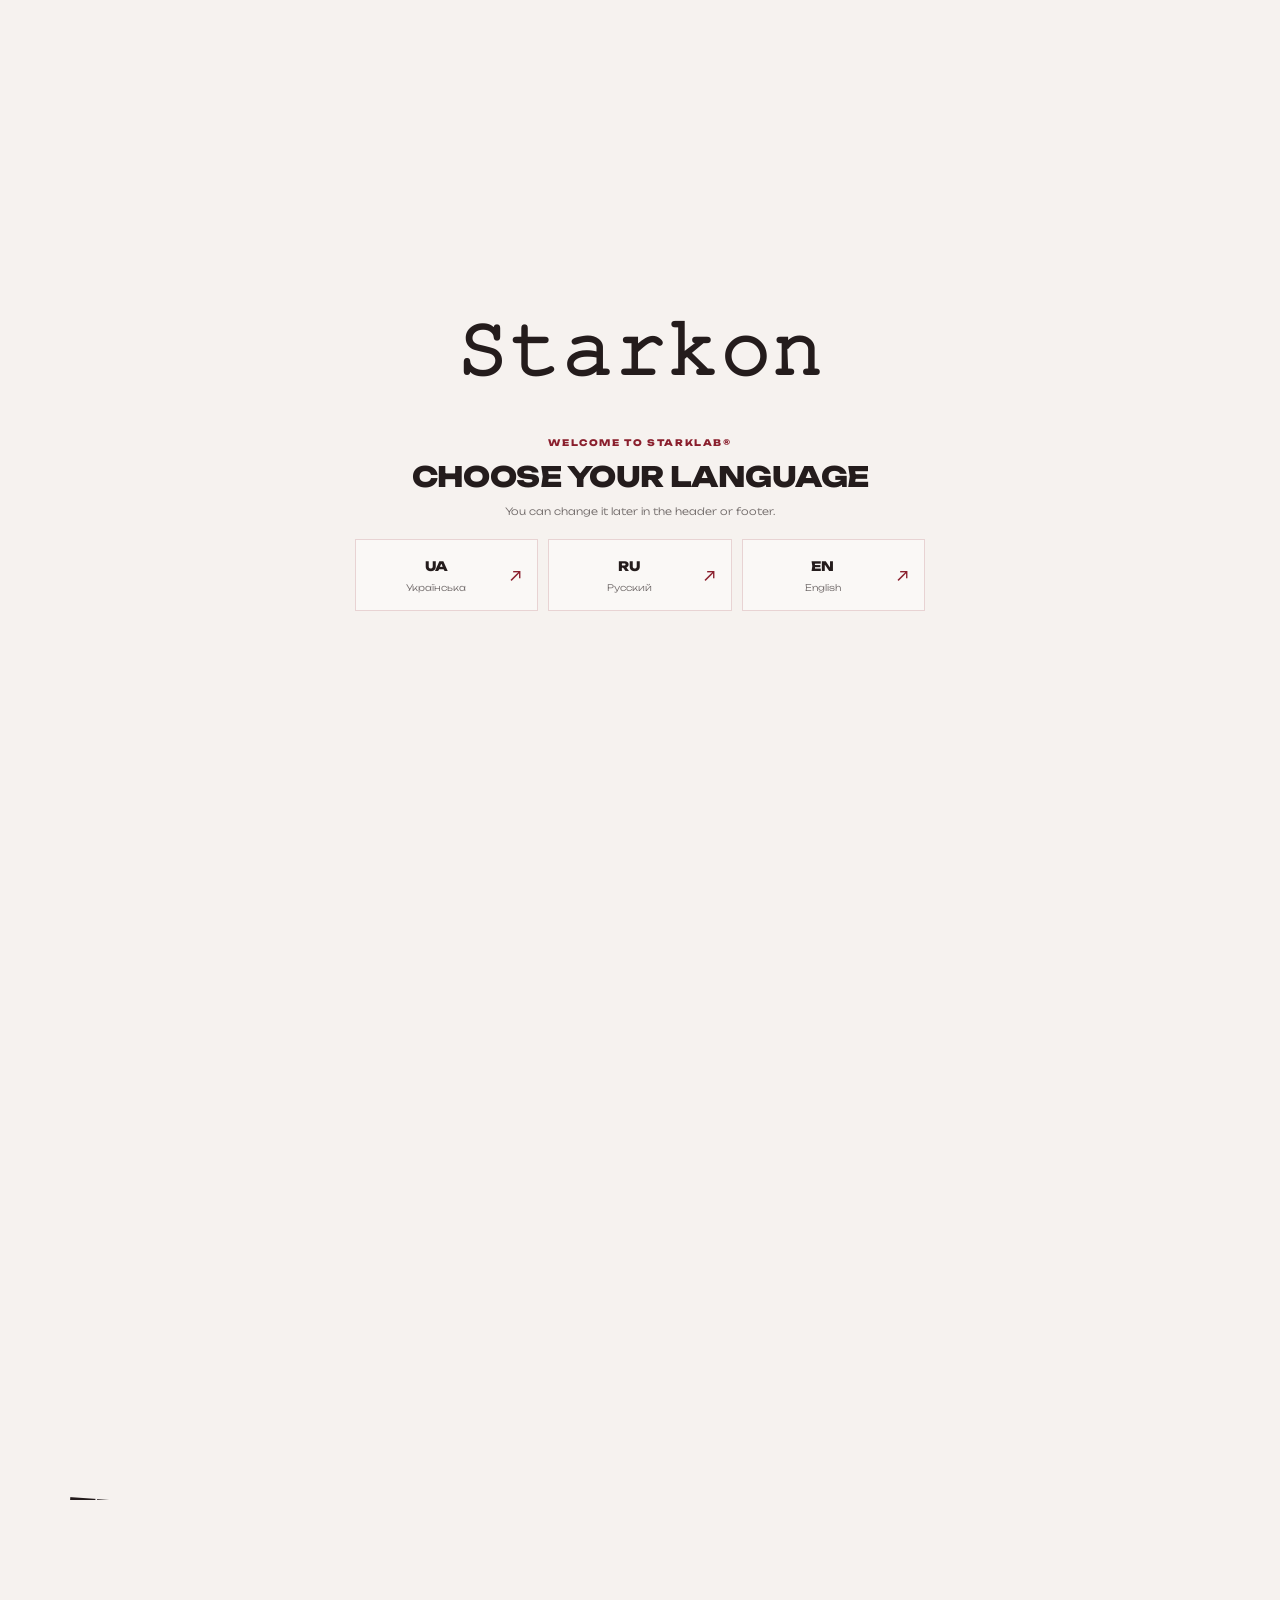
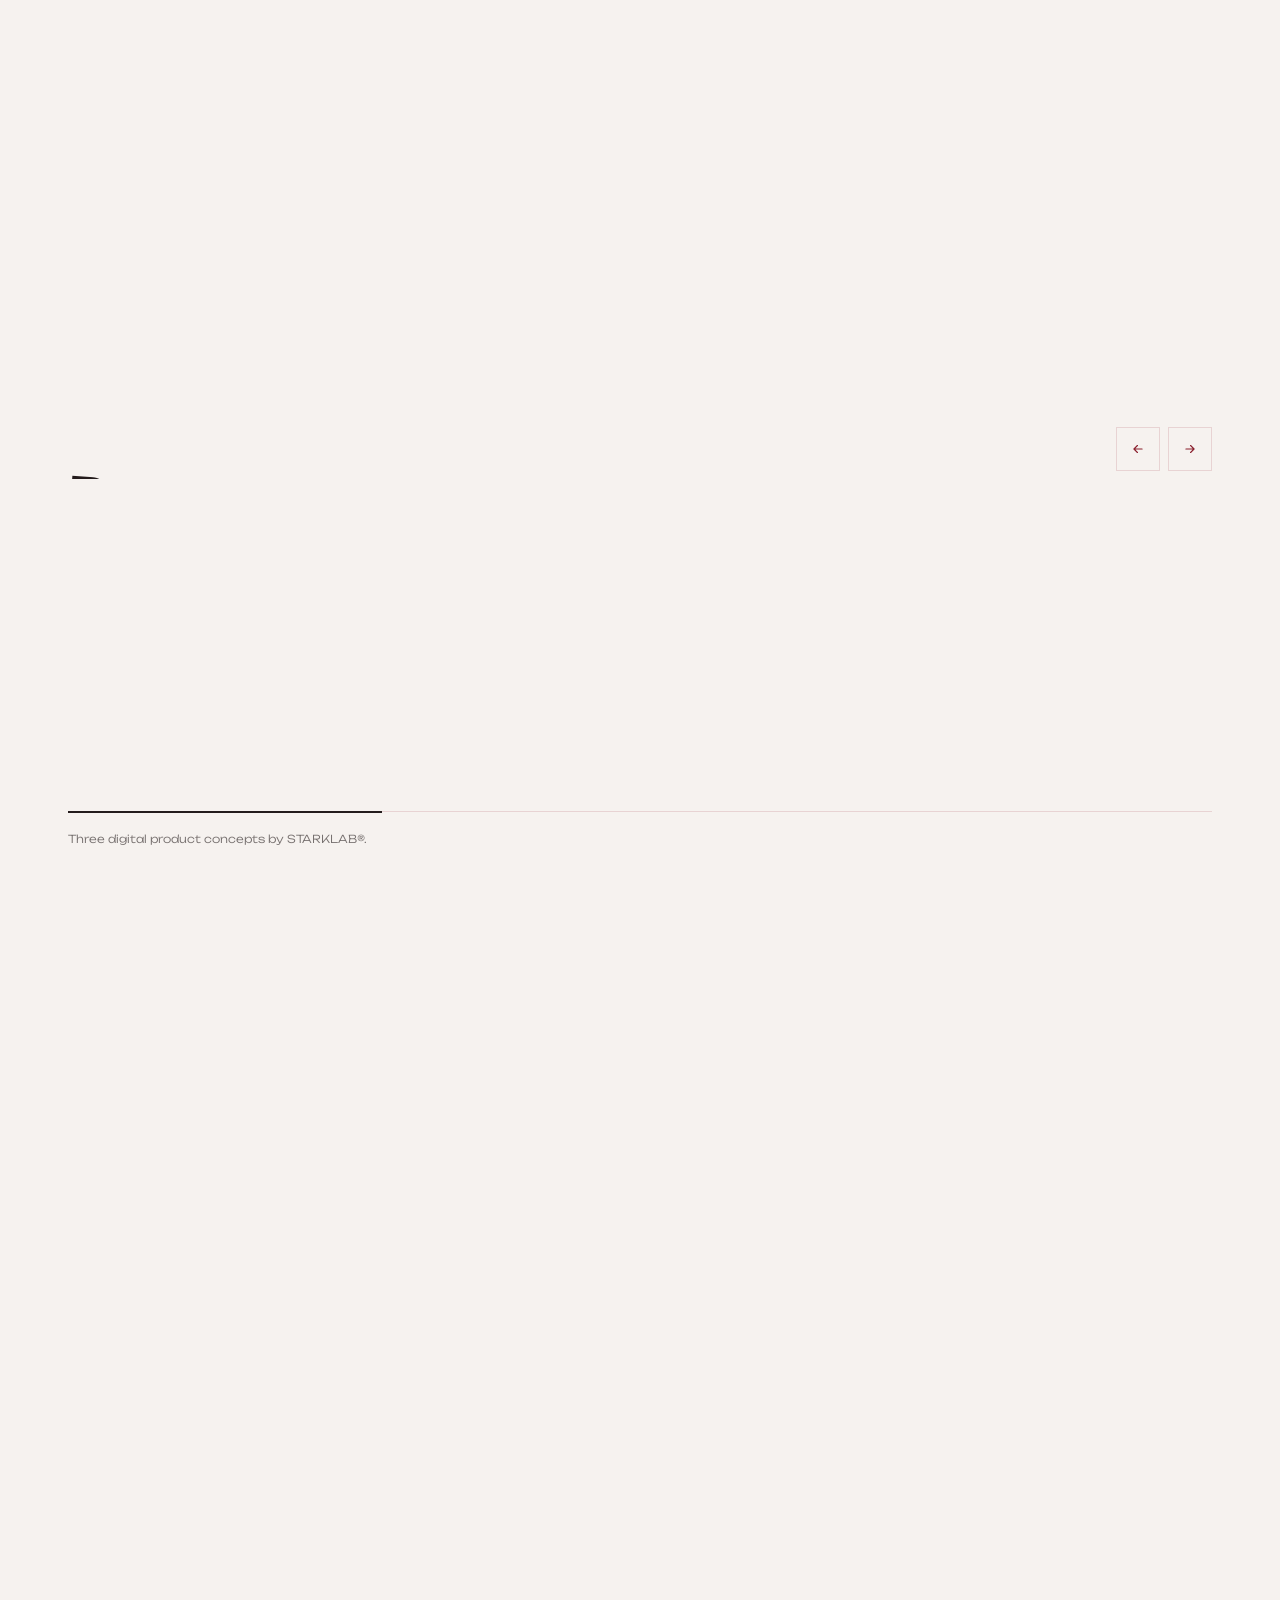
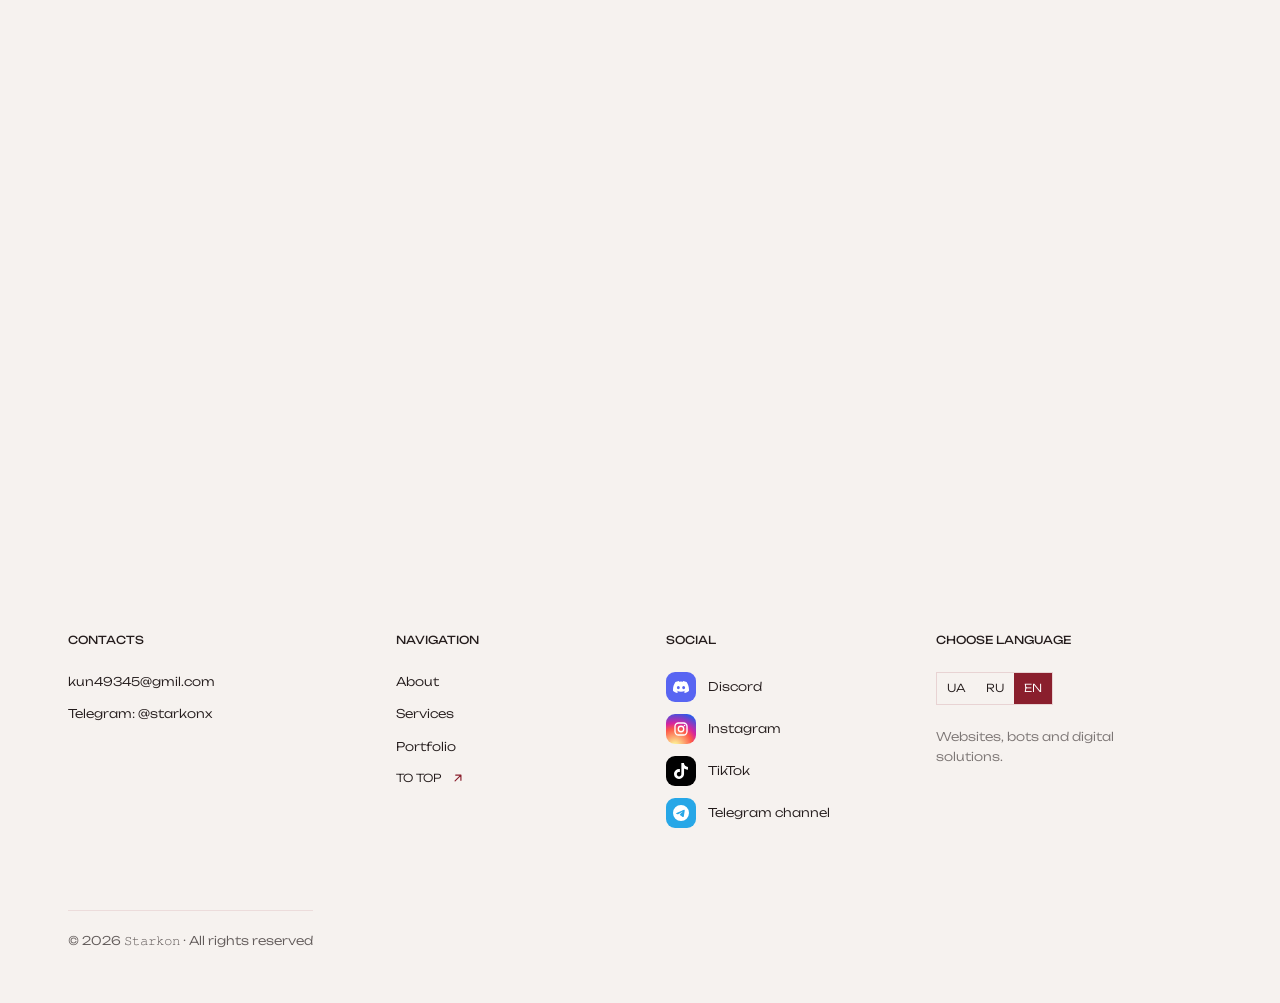
==== index.html @ 7bc7f3ef "Add files via upload" ====
<!DOCTYPE html>
<html lang="uk">
<head>
<meta charset="utf-8">
<meta name="viewport" content="width=device-width,initial-scale=1,viewport-fit=cover">
<title>Portfolio — web, Telegram bots, automation</title>
<meta name="description" content="Personal portfolio: websites, landing pages, Telegram bots, redesign and automation.">
<meta property="og:type" content="website">
<meta property="og:title" content="Portfolio — web, Telegram bots, automation">
<meta property="og:description" content="Websites, landing pages, Telegram bots, redesign and automation.">
<link rel="preconnect" href="https://fonts.googleapis.com"><link rel="preconnect" href="https://fonts.gstatic.com" crossorigin>
<link href="https://fonts.googleapis.com/css2?family=Unbounded:wght@300;400;500;800&display=swap&subset=cyrillic" rel="stylesheet">
<link rel="stylesheet" href="css/style.css?v=20261018-2">
</head>
<body id="top" class="is-loading">
<a class="skip" href="#main" data-i18n="skip">Skip</a>
<div class="loader"><span id="loaderName"></span><div class="welcome-language" id="welcomeLanguage"><p class="welcome-kicker" data-i18n="welcome.kicker"></p><p class="welcome-title" data-i18n="welcome.title"></p><p class="welcome-note" data-i18n="welcome.note"></p><div class="welcome-options" role="group" aria-label="Language selection"><button class="welcome-option" type="button" data-wl="ua" style="--i:0"><strong>UA</strong><small>Українська</small><i>↗</i></button><button class="welcome-option" type="button" data-wl="ru" style="--i:1"><strong>RU</strong><small>Русский</small><i>↗</i></button><button class="welcome-option" type="button" data-wl="en" style="--i:2"><strong>EN</strong><small>English</small><i>↗</i></button></div></div></div>
<div class="bar" aria-hidden="true"></div>
<div class="atmo" aria-hidden="true"><i class="b b1"></i><i class="b b2"></i><i class="b b3"></i><i class="b b4"></i></div>
<header class="hdr shell">
  <div class="hrow">
    <a class="brand" href="#top" aria-label="STARKLAB"><span class="bt"><b id="brandName"></b><small id="brandTag"></small></span></a>
    <div class="who"><span class="nm" id="nameText"></span>
      <div class="lang" role="group" aria-label="Language"><button data-l="ua">UA</button><button data-l="ru">RU</button><button data-l="en">EN</button></div>
    </div>
    <button class="burger" aria-expanded="false" aria-controls="nav" aria-label="Menu"><i></i><i></i></button>
  </div>
  <nav class="nav" id="nav">
    <a href="#about" data-i18n="nav.about"></a><a href="#services" data-i18n="nav.services"></a><a href="#portfolio" data-i18n="nav.portfolio"></a><a href="#contacts" data-i18n="nav.contacts"></a>
  </nav>
</header>
<main id="main" tabindex="-1">
  <section class="hero shell">
    <canvas id="dots" aria-hidden="true"></canvas>
    <h1 class="split big" data-i18n="hero.title"></h1>
    <p class="lead" data-r data-i18n="hero.sub"></p>
    <div class="cta" data-r>
      <a class="btn mag" href="#portfolio" data-i18n="hero.work"></a>
      <button class="btn btn--line mag" type="button" data-discuss data-i18n="hero.tg"></button>
    </div>
  </section>

  <section class="shell sec" id="about">
    <div class="row rule" data-r>
      <h2 class="split" data-i18n="about.title"></h2>
      <ul class="dots-list" id="aboutList"></ul>
    </div>
    <div class="row rule" data-r>
      <h2 class="split" data-i18n="about.tech"></h2>
      <ul class="chips" id="techList"></ul>
    </div>
  </section>

  <section class="shell sec" id="services">
    <div class="section-head" data-r><div><p class="eyebrow" data-i18n="services.kicker"></p><h2 class="split big2" data-i18n="services.title"></h2></div><p class="section-note" data-i18n="services.note"></p></div>
    <div id="serviceList"></div>
  </section>

  <section class="sec" id="portfolio">
    <div class="shell thead">
      <h2 class="split big2" data-i18n="portfolio.title"></h2>
      <div class="ctrl"><button data-d="-1" aria-label="←"><svg viewBox="0 0 24 24"><path d="M19 12H5M11 6l-6 6 6 6"/></svg></button><button data-d="1" aria-label="→"><svg viewBox="0 0 24 24"><path d="M5 12h14M13 6l6 6-6 6"/></svg></button></div>
    </div>
    <div class="track" id="track" tabindex="0" role="region" aria-label="Portfolio"></div>
    <div class="shell"><div class="prog"><i id="prog"></i></div><p class="note" data-i18n="portfolio.note"></p></div>
  </section>

  <section class="shell sec end" id="contacts">
    <div class="contact-card" data-r>
      <p class="eyebrow" data-i18n="contacts.kicker"></p>
      <h2 class="split giant" data-i18n="contacts.title"></h2>
      <p class="lead" data-r data-i18n="contacts.sub"></p>
      <div class="cta cta--end" data-r><button class="btn btn--big mag" type="button" data-discuss data-i18n="contacts.btn"></button></div>
      <div class="soc" id="socBig" data-r></div>
    </div>
  </section>
  <section class="shell sec payment" id="payment">
    <div class="payment-card" data-r>
      <div class="payment-copy"><p class="eyebrow" data-i18n="payment.kicker"></p><h2 class="split big2" data-i18n="payment.title"></h2><p class="payment-intro" data-i18n="payment.copy"></p></div>
      <div class="payment-points">
        <div class="payment-point"><span class="payment-mark">◎</span><div><b data-i18n="payment.globalTitle"></b><p data-i18n="payment.global"></p></div></div>
        <div class="payment-point"><span class="payment-mark">↗</span><div><b data-i18n="payment.flexTitle"></b><p data-i18n="payment.flex"></p></div></div>
        <div class="payment-point"><span class="payment-mark">✓</span><div><b data-i18n="payment.clearTitle"></b><p data-i18n="payment.clear"></p></div></div>
      </div>
    </div>
  </section>
</main>
<footer class="shell foot">
  <div class="fcols rule" data-r>
    <div><h4 data-i18n="foot.contacts"></h4><p id="fMail"></p><p id="fTg"></p></div>
    <div><h4 data-i18n="foot.nav"></h4><a href="#about" data-i18n="nav.about"></a><a href="#services" data-i18n="nav.services"></a><a href="#portfolio" data-i18n="nav.portfolio"></a><a class="up" href="#top"><span data-i18n="foot.up"></span> <svg viewBox="0 0 24 24"><path d="M7 17 17 7M8 7h9v9"/></svg></a></div>
    <div><h4 data-i18n="foot.social"></h4><div id="socials"></div></div>
    <div class="f-language"><h4 data-i18n="foot.language"></h4><div class="lang lang--foot" role="group" aria-label="Language"><button data-l="ua">UA</button><button data-l="ru">RU</button><button data-l="en">EN</button></div><p class="legal" data-i18n="foot.legal"></p></div>
  </div>
  <p class="copy">© <span id="yr"></span> <span id="copyName"></span> · <span data-i18n="foot.rights"></span></p>
</footer>
<dialog class="contact-dialog" id="contactDialog" aria-labelledby="dialogTitle">
  <div class="dialog-card">
    <button class="dialog-close" id="dialogClose" type="button" aria-label="Close">×</button>
    <p class="eyebrow" data-i18n="dialog.eyebrow"></p>
    <h2 id="dialogTitle" data-i18n="dialog.title"></h2>
    <p class="dialog-copy" data-i18n="dialog.copy"></p>
    <div class="dialog-options">
      <a class="dialog-option dialog-option--tg" id="dialogTelegram" target="_blank" rel="noopener noreferrer"><span class="dialog-icon">↗</span><span><b>Telegram</b><small data-i18n="dialog.tg"></small></span></a>
      <a class="dialog-option dialog-option--dc" id="dialogDiscord" target="_blank" rel="noopener noreferrer"><span class="dialog-icon">↗</span><span><b>Discord</b><small data-i18n="dialog.dc"></small></span></a>
    </div>
    <p class="dialog-hint" data-i18n="dialog.hint"></p>
  </div>
</dialog>
<script src="js/config.js?v=20261018-2"></script>
<script src="js/i18n.js?v=20261018-2"></script>
<script src="js/main.js?v=20261018-2"></script>
</body>
</html>
---- css/style.css ----
:root{--paper:#f6f2ef;--ink:#241c1c;--wine:#8a1f2d;--rule:#e8d3d3;--ease:cubic-bezier(.22,1,.36,1);--f:'Unbounded','Arial Black',system-ui,sans-serif;--w:1144px}
*{box-sizing:border-box;margin:0;padding:0}html{overflow-x:clip;scroll-padding-top:90px;-webkit-text-size-adjust:100%}
body{background:var(--paper);color:var(--ink);font:300 14px/1.7 var(--f);overflow-x:hidden;transition:opacity .35s}
body.is-loading{overflow:hidden}body.swap main,body.swap footer{opacity:0;transform:translateY(6px)}main,footer{transition:opacity .35s,transform .35s var(--ease)}
a{color:inherit;text-decoration:none}button{font:inherit;color:inherit;background:none;border:0;cursor:pointer}ul{list-style:none}
:focus-visible{outline:2px solid var(--wine);outline-offset:3px}
.shell{width:min(var(--w),100% - 48px);margin-inline:auto}.skip{position:fixed;left:8px;top:-60px;z-index:99;background:var(--ink);color:#fff;padding:8px 14px}.skip:focus{top:8px}
.loader{position:fixed;inset:0;z-index:90;background:var(--paper);display:grid;place-items:center;transition:transform 1s var(--ease) .2s}
.loader span{font-weight:800;font-size:clamp(28px,6vw,72px);letter-spacing:.02em;text-align:center;padding:0 20px;overflow:hidden;display:flex;flex-wrap:wrap;justify-content:center}
.loader span i{font-style:normal;display:inline-block;transform:translateY(110%);animation:up .8s var(--ease) forwards;animation-delay:calc(var(--i)*40ms)}
body:not(.is-loading) .loader{transform:translateY(-101%)}
@keyframes up{to{transform:none}}
.bar{position:fixed;top:0;left:0;height:2px;width:100%;background:var(--wine);transform-origin:left;transform:scaleX(0);z-index:60}
.atmo{position:fixed;inset:0;z-index:-1;overflow:hidden;pointer-events:none}
.b{position:absolute;border-radius:50%;filter:blur(90px);opacity:.55;will-change:transform;transform:translate(calc(var(--mx,0)*var(--k)*1px),calc(var(--my,0)*var(--k)*1px))}
.b1{--k:30;width:44vw;height:44vw;left:-12vw;top:10vh;background:#e6defa;animation:fl 18s ease-in-out infinite alternate}
.b2{--k:-24;width:36vw;height:36vw;right:-8vw;top:-6vh;background:#d9e8fb;animation:fl 22s ease-in-out infinite alternate-reverse}
.b3{--k:20;width:40vw;height:40vw;right:-14vw;bottom:-10vh;background:#f7dbe3;animation:fl 20s ease-in-out infinite alternate}
.b4{--k:-34;width:30vw;height:30vw;left:20vw;bottom:-12vh;background:#fbe3d3;animation:fl 24s ease-in-out infinite alternate-reverse}
@keyframes fl{to{margin:6vh 5vw}}
.hdr{position:fixed;left:50%;top:0;translate:-50% 0;z-index:50;padding:22px 0 0;transition:translate .6s var(--ease)}
.hdr.hide{translate:-50% -140%}.hdr::before{content:"";position:absolute;inset:0 -24px -14px;background:linear-gradient(var(--paper) 60%,transparent);z-index:-1;opacity:0;transition:opacity .4s}.hdr.solid::before{opacity:1}
.hrow{display:flex;justify-content:space-between;align-items:center;gap:20px}
.brand{font-weight:800;font-size:12px;line-height:1.3;text-transform:uppercase;letter-spacing:.02em}
.tools{display:flex;gap:14px;align-items:center}
.lang{display:flex;border:1px solid var(--rule)}.lang button{padding:6px 10px;font-size:11px;position:relative;transition:color .3s,background .3s}.lang button.on{background:var(--wine);color:#fff}.lang button:not(.on):hover{background:#efe3e3}
.nav{display:flex;gap:42px;margin-top:20px;font-size:11px;text-transform:uppercase;font-weight:400}
.nav a,.foot a:not(.up){position:relative}.nav a::after,.foot a:not(.up)::after{content:"";position:absolute;left:0;right:0;bottom:-3px;height:1px;background:var(--wine);transform:scaleX(0);transform-origin:right;transition:transform .5s var(--ease)}
.nav a:hover::after,.foot a:not(.up):hover::after{transform:scaleX(1);transform-origin:left}
.burger{display:none;width:40px;height:40px;position:relative;border:1px solid var(--rule)}.burger i{position:absolute;left:11px;right:11px;height:1.5px;background:var(--ink);transition:transform .5s var(--ease)}.burger i:first-child{top:16px}.burger i:last-child{top:23px}
.burger[aria-expanded=true] i:first-child{transform:translateY(3.5px) rotate(45deg)}.burger[aria-expanded=true] i:last-child{transform:translateY(-3.5px) rotate(-45deg)}
.hero{min-height:100svh;display:flex;flex-direction:column;align-items:center;justify-content:center;text-align:center;padding:150px 0 80px;position:relative}
#dots{position:absolute;inset:0;width:100%;height:100%;z-index:-1}
.big,.big2,.giant{font-weight:800;text-transform:uppercase;line-height:1.08;letter-spacing:-.01em}
.big{font-size:clamp(28px,5.4vw,72px);max-width:15em}.big2{font-size:clamp(26px,3.6vw,46px)}.giant{font-size:clamp(28px,5vw,64px);max-width:13em}
h2{font-weight:800;text-transform:uppercase;font-size:clamp(20px,2.6vw,32px);line-height:1.25}
.split .w{display:inline-block;overflow:hidden;vertical-align:top;padding-bottom:.12em;margin-bottom:-.12em}.split .w>span{display:inline-block;transform:translateY(112%) rotate(4deg);transition:transform 1.1s var(--ease);transition-delay:calc(var(--i)*55ms)}
.split.in .w>span{transform:none}
.lead{max-width:36em;margin-top:34px;font-size:13px}.cta{display:flex;gap:14px;margin-top:36px;flex-wrap:wrap;justify-content:center}
.btn{display:inline-flex;align-items:center;gap:10px;padding:16px 26px;border:1px solid var(--wine);background:var(--wine);color:#fff;font-size:11px;text-transform:uppercase;font-weight:400;position:relative;overflow:hidden;transition:color .5s var(--ease),transform .4s var(--ease);isolation:isolate}
.btn::before{content:"";position:absolute;inset:0;background:var(--paper);transform:translateY(101%);transition:transform .55s var(--ease);z-index:-1}
.btn:hover{color:var(--wine)}.btn:hover::before{transform:none}
.btn--line{background:transparent;color:var(--wine)}.btn--line::before{background:var(--wine)}.btn--line:hover{color:#fff}
.btn--big{padding:24px 40px;font-size:13px;margin-top:40px}
.sec{padding:110px 0 30px}.row{display:grid;grid-template-columns:1fr 1fr;gap:40px;padding:56px 0;position:relative}
.rule::before{content:"";position:absolute;left:0;right:0;top:0;height:1px;background:var(--rule);transform:scaleX(0);transform-origin:left;transition:transform 1.4s var(--ease)}.rule.in::before{transform:none}
.dots-list li{position:relative;padding-left:14px;margin-bottom:22px}.dots-list li::before{content:"";position:absolute;left:0;top:.75em;width:4px;height:4px;border-radius:50%;background:var(--wine)}
b{font-weight:500}.dots-list b{font-weight:800}
.chips{display:flex;flex-wrap:wrap;gap:10px}.chips li{border:1px solid var(--rule);padding:8px 14px;font-size:11px;transition:background .4s,color .4s,transform .4s var(--ease)}.chips li:hover{background:var(--wine);color:#fff;transform:translateY(-3px)}
.svc{display:grid;grid-template-columns:1fr 1fr;gap:40px;padding:48px 0;position:relative;transition:padding .6s var(--ease)}
.svc::after{content:"";position:absolute;inset:0 -24px;background:linear-gradient(90deg,transparent,#f3e4e8,transparent);opacity:0;transition:opacity .5s;z-index:-1}
.svc:hover::after{opacity:.8}.svc h3{font-weight:800;font-size:clamp(17px,2vw,24px);text-transform:uppercase;line-height:1.25;transition:transform .6s var(--ease)}.svc:hover h3{transform:translateX(10px)}
.price{display:block;margin-top:18px;font-size:12px}.price b{font-size:clamp(26px,3vw,38px);font-weight:800;color:var(--wine);margin-left:6px}
.link{display:inline-flex;gap:10px;align-items:center;margin-top:24px;font-size:11px;border-bottom:1px solid var(--ink);padding-bottom:10px;transition:gap .4s var(--ease),color .3s,border-color .3s}.link:hover{gap:20px;color:var(--wine);border-color:var(--wine)}
svg{width:14px;height:14px;fill:none;stroke:var(--wine);stroke-width:2;stroke-linecap:round;stroke-linejoin:round;flex:none}.link:hover svg{transform:rotate(45deg)}svg{transition:transform .5s var(--ease)}
.thead{display:flex;justify-content:space-between;align-items:center;margin-bottom:50px}.ctrl{display:flex;gap:8px}
.ctrl button{width:44px;height:44px;border:1px solid var(--rule);display:grid;place-items:center;transition:background .4s,transform .4s var(--ease)}.ctrl button:hover{background:var(--wine);transform:translateY(-3px)}.ctrl button:hover svg{stroke:#fff}
.track{display:flex;gap:56px;overflow-x:auto;scroll-snap-type:x mandatory;scrollbar-width:none;padding:0 max(24px,calc((100% - var(--w))/2));scroll-padding-left:max(24px,calc((100% - var(--w))/2));cursor:grab}.track::-webkit-scrollbar{display:none}
.card{flex:0 0 min(560px,86vw);scroll-snap-align:start;opacity:0;transform:translateX(60px);transition:opacity 1s var(--ease),transform 1.2s var(--ease)}.card.in{opacity:1;transform:none}
.card small{font-size:11px;display:block;margin-bottom:14px}.cl{display:flex;gap:24px}.pv{flex:0 0 250px;aspect-ratio:1.16;height:auto;overflow:hidden;position:relative;display:grid;place-items:center;background:#f5eeea}
.pv i,.pv img{position:absolute;inset:0;width:100%;height:100%;object-fit:contain;transition:transform 1.2s var(--ease)}.card:hover .pv i,.card:hover .pv img{transform:scale(1.03)}
.card h3{font-weight:800;font-size:16px;margin-bottom:12px}.card p{font-size:12px;line-height:1.7}.tags{font-size:11px;margin-top:14px;color:var(--wine)}.demo{font-size:10px;margin-top:10px;opacity:.6}
.prog{height:1px;background:var(--rule);margin-top:40px}.prog i{display:block;height:2px;margin-top:-.5px;background:var(--ink);width:20%;transition:width .3s}.note{font-size:11px;margin-top:18px;opacity:.6}
.end{padding-bottom:120px}.foot{padding:20px 0 40px}.fcols{display:grid;grid-template-columns:1.4fr 1fr 1fr;gap:40px;padding:50px 0}
.foot h4{font-weight:400;font-size:11px;margin-bottom:22px}.foot p,.foot a{display:block;font-size:12px;margin-bottom:12px;width:fit-content}.foot .up{display:flex;gap:10px;align-items:center;font-size:11px}.copy{font-size:11px;margin-top:20px}
[data-r]{opacity:0;transform:translateY(28px);transition:opacity 1s var(--ease),transform 1.1s var(--ease);transition-delay:var(--d,0s)}[data-r].in{opacity:1;transform:none}.row[data-r],.fcols[data-r]{opacity:1;transform:none}
.row .dots-list li,.row .chips li{opacity:0;transform:translateY(20px);transition:opacity .9s var(--ease),transform .9s var(--ease),background .4s,color .4s;transition-delay:calc(var(--i)*90ms + .25s)}.row.in .dots-list li,.row.in .chips li{opacity:1;transform:none}
@media(max-width:860px){.nav{position:fixed;inset:0;background:var(--paper);flex-direction:column;justify-content:center;align-items:flex-start;padding:0 32px;gap:28px;margin:0;font-size:22px;font-weight:800;clip-path:circle(0 at calc(100% - 40px) 40px);transition:clip-path .8s var(--ease);z-index:-1}
.nav.open{clip-path:circle(150% at calc(100% - 40px) 40px)}.burger{display:block}.row,.svc,.fcols{grid-template-columns:1fr;gap:20px}.sec{padding-top:80px}.cl{flex-direction:column}.pv{flex-basis:auto;width:100%;height:auto;aspect-ratio:1.16}.hero{padding-top:120px}.shell{width:calc(100% - 40px)}}
.hrow{justify-content:flex-start;gap:22px}.burger{margin-left:auto}
.brand{display:flex;align-items:center;gap:12px;text-transform:none}.logo{width:44px;height:44px;object-fit:contain;transition:transform 1.2s var(--ease)}.brand:hover .logo{transform:rotate(360deg) scale(1.08)}
.bt{display:flex;flex-direction:column;line-height:1.25}.bt b{font-weight:800;font-size:15px;letter-spacing:.01em}.bt small{font-size:8px;font-weight:300;letter-spacing:.07em;opacity:.7;margin-top:3px}
.who{display:flex;align-items:center;gap:14px;padding-left:22px;border-left:1px solid var(--rule)}
.nm,#loaderName{font-family:'Cambria Math','Segoe UI Symbol','Noto Sans Math','DejaVu Sans Mono',monospace}
.nm{display:inline-flex;align-items:center;font-size:17px;line-height:1;letter-spacing:.06em;white-space:nowrap}
.nm .ch{display:inline-block;opacity:0;transform:translateY(.7em) scale(.7);filter:blur(7px)}.nm.go .ch{animation:chIn .8s var(--ease) forwards;animation-delay:calc(var(--i)*120ms)}
.nm::after{content:"";width:2px;height:1.1em;margin-left:4px;background:var(--wine);opacity:0}.nm.go::after{animation:caret .7s steps(1) 5 forwards}
@keyframes chIn{to{opacity:1;transform:none;filter:none}}@keyframes caret{0%{opacity:1}50%{opacity:0}100%{opacity:0}}
.loader{flex-direction:column;gap:22px;display:flex;align-items:center;justify-content:center}.loader img{width:96px;height:96px;opacity:0;transform:scale(.6) rotate(-20deg);animation:logoIn 1.1s var(--ease) .1s forwards}@keyframes logoIn{to{opacity:1;transform:none}}
svg.ic{fill:currentColor;stroke:none;width:18px;height:18px}svg.ic.ig{fill:none;stroke:currentColor;stroke-width:2}.link:hover svg.ic{transform:none}
.cta--end{margin-top:40px;justify-content:flex-start}.cta--end .btn--big{margin-top:0}.cta--end[hidden],.btn[hidden]{display:none}
.btn--dc{background:#5865f2;border-color:#5865f2}.btn--dc:hover{color:#5865f2}
.soc{display:flex;gap:14px;margin-top:36px;flex-wrap:wrap;justify-content:flex-start}
.tile{width:50px;height:50px;border-radius:15px;display:grid;place-items:center;color:#fff;transition:transform .5s var(--ease),box-shadow .5s}.tile svg.ic{width:24px;height:24px}
.tile:hover{transform:translateY(-6px) rotate(-5deg);box-shadow:0 14px 26px -12px rgba(36,28,28,.5)}
[data-s=discord]{background:#5865f2}[data-s=instagram]{background:radial-gradient(circle at 30% 107%,#fdf497 0,#fdf497 5%,#fd5949 45%,#d6249f 60%,#285aeb 90%)}[data-s=tiktok]{background:#010101}[data-s=telegram]{background:#27a7e7}
.foot .fs{display:flex;align-items:center;gap:12px}.foot .fs::after{display:none}.tile--s{width:30px;height:30px;border-radius:9px}.tile--s svg.ic{width:16px;height:16px}.foot .fs:hover .tile{transform:translateY(-3px) rotate(-5deg)}
@media(max-width:860px){.hdr::before{inset:0 -20px -14px}}
@media(max-width:700px){.hrow{flex-wrap:wrap;row-gap:12px;gap:12px}.who{order:3;width:100%;border-left:0;padding-left:0;justify-content:flex-start}.nm{font-size:16px}}
@media(prefers-reduced-motion:reduce){.nm .ch{opacity:1!important;transform:none!important;filter:none!important}.loader img{opacity:1;transform:none}*,*::before,*::after{animation:none!important;transition-duration:.01ms!important;transition-delay:0s!important}.loader{display:none}[data-r],.card,.split .w>span,.row .dots-list li,.row .chips li{opacity:1!important;transform:none!important}.rule::before{transform:none}}

/* refined layout */
.eyebrow{color:var(--wine);font-size:10px;letter-spacing:.16em;text-transform:uppercase;font-weight:800;margin-bottom:16px}
.section-head{display:flex;align-items:flex-end;justify-content:space-between;gap:56px;padding-bottom:34px;border-bottom:1px solid var(--rule)}
.section-head .big2{max-width:13em}
.section-note{max-width:31em;font-size:12px;line-height:1.8;opacity:.7;padding-bottom:3px}
#serviceList{display:grid;grid-template-columns:repeat(3,minmax(0,1fr));gap:18px;margin-top:20px}
.svc{display:flex;flex-direction:column;min-height:330px;padding:22px 22px 20px;border:1px solid var(--rule);background:rgba(255,255,255,.24);gap:22px;transition:background .5s var(--ease),border-color .5s,transform .5s var(--ease),box-shadow .5s}
.svc.rule::before{display:none}
.svc::after{inset:0;background:linear-gradient(135deg,rgba(255,255,255,.6),rgba(243,228,232,.85));opacity:0;transition:opacity .5s;pointer-events:none}
.svc:hover{background:rgba(255,255,255,.72);border-color:#d9b9be;transform:translateY(-6px);box-shadow:0 18px 35px -28px rgba(36,28,28,.7)}
.svc:hover::after{opacity:1}
.svc-top,.svc-bottom{display:flex;justify-content:space-between;align-items:center;position:relative;z-index:1}
.svc-no{font-size:11px;color:var(--wine);font-weight:800;letter-spacing:.12em}
.svc-arrow{font-size:22px;color:var(--wine);line-height:1;transition:transform .5s var(--ease)}
.svc:hover .svc-arrow{transform:translate(4px,-4px)}
.svc-body{position:relative;z-index:1;margin-top:auto}
.svc h3{font-size:clamp(15px,1.45vw,20px);line-height:1.25;margin-bottom:14px;transition:transform .5s var(--ease)}
.svc:hover h3{transform:none}
.svc-body p{font-size:11px;line-height:1.8;max-width:30em;opacity:.72}
.svc-bottom{border-top:1px solid rgba(138,31,45,.18);padding-top:17px;margin-top:4px}
.svc .price{margin-top:0;font-size:10px;text-transform:uppercase;letter-spacing:.08em;white-space:nowrap}
.svc .price b{font-size:23px;margin-left:5px}
.svc .link{margin-top:0;padding:8px 0 7px;border-bottom:1px solid var(--ink);font-size:10px;background:none;white-space:nowrap}
.svc .link:hover{border-color:var(--wine)}
.svc .link svg{width:13px;height:13px}
.fcols{grid-template-columns:1.25fr 1fr 1fr 1.2fr}
.f-language .lang--foot{width:max-content;margin-bottom:22px}
.legal{opacity:.58;max-width:20em;line-height:1.7}
.copy{border-top:1px solid var(--rule);padding-top:20px;opacity:.7}
.contact-dialog{border:0;padding:0;background:transparent;width:min(560px,calc(100% - 32px));max-width:none;color:var(--ink)}
.contact-dialog::backdrop{background:rgba(36,28,28,.35);backdrop-filter:blur(8px)}
.dialog-card{position:relative;padding:42px;background:var(--paper);border:1px solid #d9b9be;box-shadow:0 30px 80px -30px rgba(36,28,28,.55)}
.dialog-card h2{font-size:clamp(25px,4vw,42px);max-width:10em}
.dialog-copy{font-size:12px;line-height:1.8;margin-top:18px;max-width:38em;opacity:.72}
.dialog-close{position:absolute;top:17px;right:19px;font-size:28px;line-height:1;font-weight:300;transition:transform .35s var(--ease),color .3s}.dialog-close:hover{transform:rotate(90deg);color:var(--wine)}
.dialog-options{display:grid;grid-template-columns:1fr 1fr;gap:12px;margin-top:30px}
.dialog-option{display:flex;align-items:center;gap:13px;padding:16px;border:1px solid var(--rule);background:#fff;transition:transform .4s var(--ease),box-shadow .4s,border-color .3s}.dialog-option:hover{transform:translateY(-4px);border-color:var(--wine);box-shadow:0 14px 25px -20px rgba(36,28,28,.7)}
.dialog-option--tg{color:#178dc5}.dialog-option--dc{color:#5865f2}.dialog-icon{width:34px;height:34px;border-radius:10px;display:grid;place-items:center;background:currentColor;color:#fff;font-size:18px}.dialog-option span:last-child{display:flex;flex-direction:column;gap:4px}.dialog-option b{font-size:12px;color:var(--ink)}.dialog-option small{font-size:9px;color:var(--ink);opacity:.6;line-height:1.4}.dialog-hint{font-size:10px;line-height:1.6;opacity:.55;margin-top:20px}
.dialog-option[hidden]{display:none}
body.dialog-open{overflow:hidden}
@media(max-width:980px){#serviceList{grid-template-columns:repeat(2,minmax(0,1fr))}.fcols{grid-template-columns:repeat(2,1fr)}}
@media(max-width:700px){.section-head{display:block}.section-note{margin-top:22px}.section-head .big2{max-width:none}#serviceList{grid-template-columns:1fr;gap:14px}.svc{min-height:285px}.dialog-card{padding:34px 24px 26px}.dialog-options{grid-template-columns:1fr}.fcols{grid-template-columns:1fr;gap:28px}.f-language{padding-top:8px}}

/* centered contact and payment blocks */
.contact-card{position:relative;overflow:hidden;max-width:920px;margin:0 auto;padding:72px 72px 62px;text-align:center;border:1px solid #d9b9be;background:linear-gradient(135deg,rgba(255,255,255,.72),rgba(244,233,244,.82));box-shadow:0 28px 60px -48px rgba(36,28,28,.7)}
.contact-card::before{content:"";position:absolute;width:340px;height:340px;right:-160px;top:-170px;border-radius:50%;background:rgba(214,191,237,.35);filter:blur(10px);pointer-events:none}
.contact-card::after{content:"";position:absolute;width:240px;height:240px;left:-130px;bottom:-130px;border-radius:50%;background:rgba(239,191,202,.3);filter:blur(10px);pointer-events:none}
.contact-card>*{position:relative;z-index:1}.contact-card .eyebrow{margin-bottom:20px}.contact-card .giant{max-width:12em;margin-inline:auto}.contact-card .lead{margin:26px auto 0;max-width:43em}.contact-card .cta--end{justify-content:center;margin-top:30px}.contact-card .soc{justify-content:center;margin-top:28px}
.payment{padding-top:10px;padding-bottom:110px}.payment-card{display:grid;grid-template-columns:1.05fr 1fr;gap:70px;align-items:center;padding:50px 54px;border:1px solid var(--rule);background:rgba(255,255,255,.3)}.payment-copy .big2{max-width:10em}.payment-intro{max-width:34em;margin-top:22px;font-size:12px;line-height:1.8;opacity:.7}.payment-points{display:grid;gap:20px}.payment-point{display:grid;grid-template-columns:42px 1fr;gap:15px;align-items:start;padding-bottom:20px;border-bottom:1px solid var(--rule)}.payment-point:last-child{padding-bottom:0;border-bottom:0}.payment-mark{display:grid;place-items:center;width:36px;height:36px;border-radius:50%;background:var(--wine);color:#fff;font-size:18px}.payment-point b{display:block;font-size:12px;margin:1px 0 5px}.payment-point p{font-size:10px;line-height:1.7;opacity:.65}
#serviceList .svc:last-child:nth-child(3n+1){grid-column:2}
@media(max-width:980px){#serviceList .svc:last-child:nth-child(odd){grid-column:1 / -1;max-width:calc((100% - 18px)/2);width:100%;margin-inline:auto}.payment-card{grid-template-columns:1fr;gap:36px}}
@media(max-width:700px){.contact-card{padding:48px 22px 42px}.contact-card .giant{font-size:clamp(25px,8vw,44px)}.payment{padding-top:0;padding-bottom:80px}.payment-card{padding:36px 24px;gap:30px}.payment-copy .big2{max-width:none}.payment-intro{font-size:11px}#serviceList .svc:last-child:nth-child(odd){max-width:none}}

/* first-visit language welcome */
.welcome-language{width:min(570px,calc(100vw - 42px));margin-top:2px;text-align:center;opacity:0;transform:translateY(16px);animation:welcomeIn .9s var(--ease) 1.05s forwards;transition:opacity .45s var(--ease),transform .45s var(--ease)}
.welcome-language.chosen{opacity:0;transform:translateY(10px)}
.welcome-kicker{color:var(--wine);font-size:9px;letter-spacing:.18em;font-weight:800;text-transform:uppercase;margin-bottom:10px}
.welcome-title{font-size:clamp(18px,3.2vw,28px);font-weight:800;line-height:1.15;text-transform:uppercase;letter-spacing:-.02em}
.welcome-note{font-size:10px;line-height:1.6;opacity:.62;margin:10px auto 20px;max-width:38em}
.welcome-options{display:grid;grid-template-columns:repeat(3,1fr);gap:10px;text-align:left}
.welcome-option{position:relative;display:grid;grid-template-columns:1fr auto;gap:3px 10px;padding:15px 16px;border:1px solid var(--rule);background:rgba(255,255,255,.44);opacity:0;transform:translateY(14px);animation:welcomeOptionIn .75s var(--ease) forwards;animation-delay:calc(1.25s + var(--i)*100ms);transition:background .35s,border-color .35s,color .35s,transform .35s var(--ease),box-shadow .35s}
.welcome-option strong{font-size:13px;font-weight:800;grid-column:1;grid-row:1}.welcome-option small{font-size:9px;opacity:.62;grid-column:1;grid-row:2}.welcome-option i{grid-column:2;grid-row:1 / span 2;align-self:center;font-size:18px;font-style:normal;color:var(--wine);transition:transform .35s var(--ease)}
.welcome-option:hover,.welcome-option.selected{background:var(--wine);border-color:var(--wine);color:#fff;transform:translateY(-4px);box-shadow:0 14px 28px -20px rgba(36,28,28,.65)}.welcome-option:hover i,.welcome-option.selected i{color:#fff;transform:translate(3px,-3px)}.welcome-option.selected{box-shadow:0 0 0 3px rgba(138,31,45,.16)}
@keyframes welcomeIn{to{opacity:1;transform:none}}@keyframes welcomeOptionIn{to{opacity:1;transform:none}}
.welcome-language[hidden]{display:none}
@media(max-width:540px){.welcome-options{grid-template-columns:1fr;gap:8px}.welcome-option{padding:13px 15px}.welcome-note{margin-bottom:16px}}
@media(prefers-reduced-motion:reduce){.loader{display:flex}.welcome-language,.welcome-option{animation:none;opacity:1;transform:none}}

/* balanced header and centered contact dialog */
@media(min-width:861px){.hrow{display:grid;grid-template-columns:1fr auto auto;align-items:center;gap:24px}.brand{justify-self:start}.who{justify-self:end}.burger{justify-self:end;margin-left:0}.nav{justify-content:center}}
.contact-dialog{position:fixed;inset:0;margin:auto;height:max-content;max-height:calc(100vh - 32px);overflow:auto}
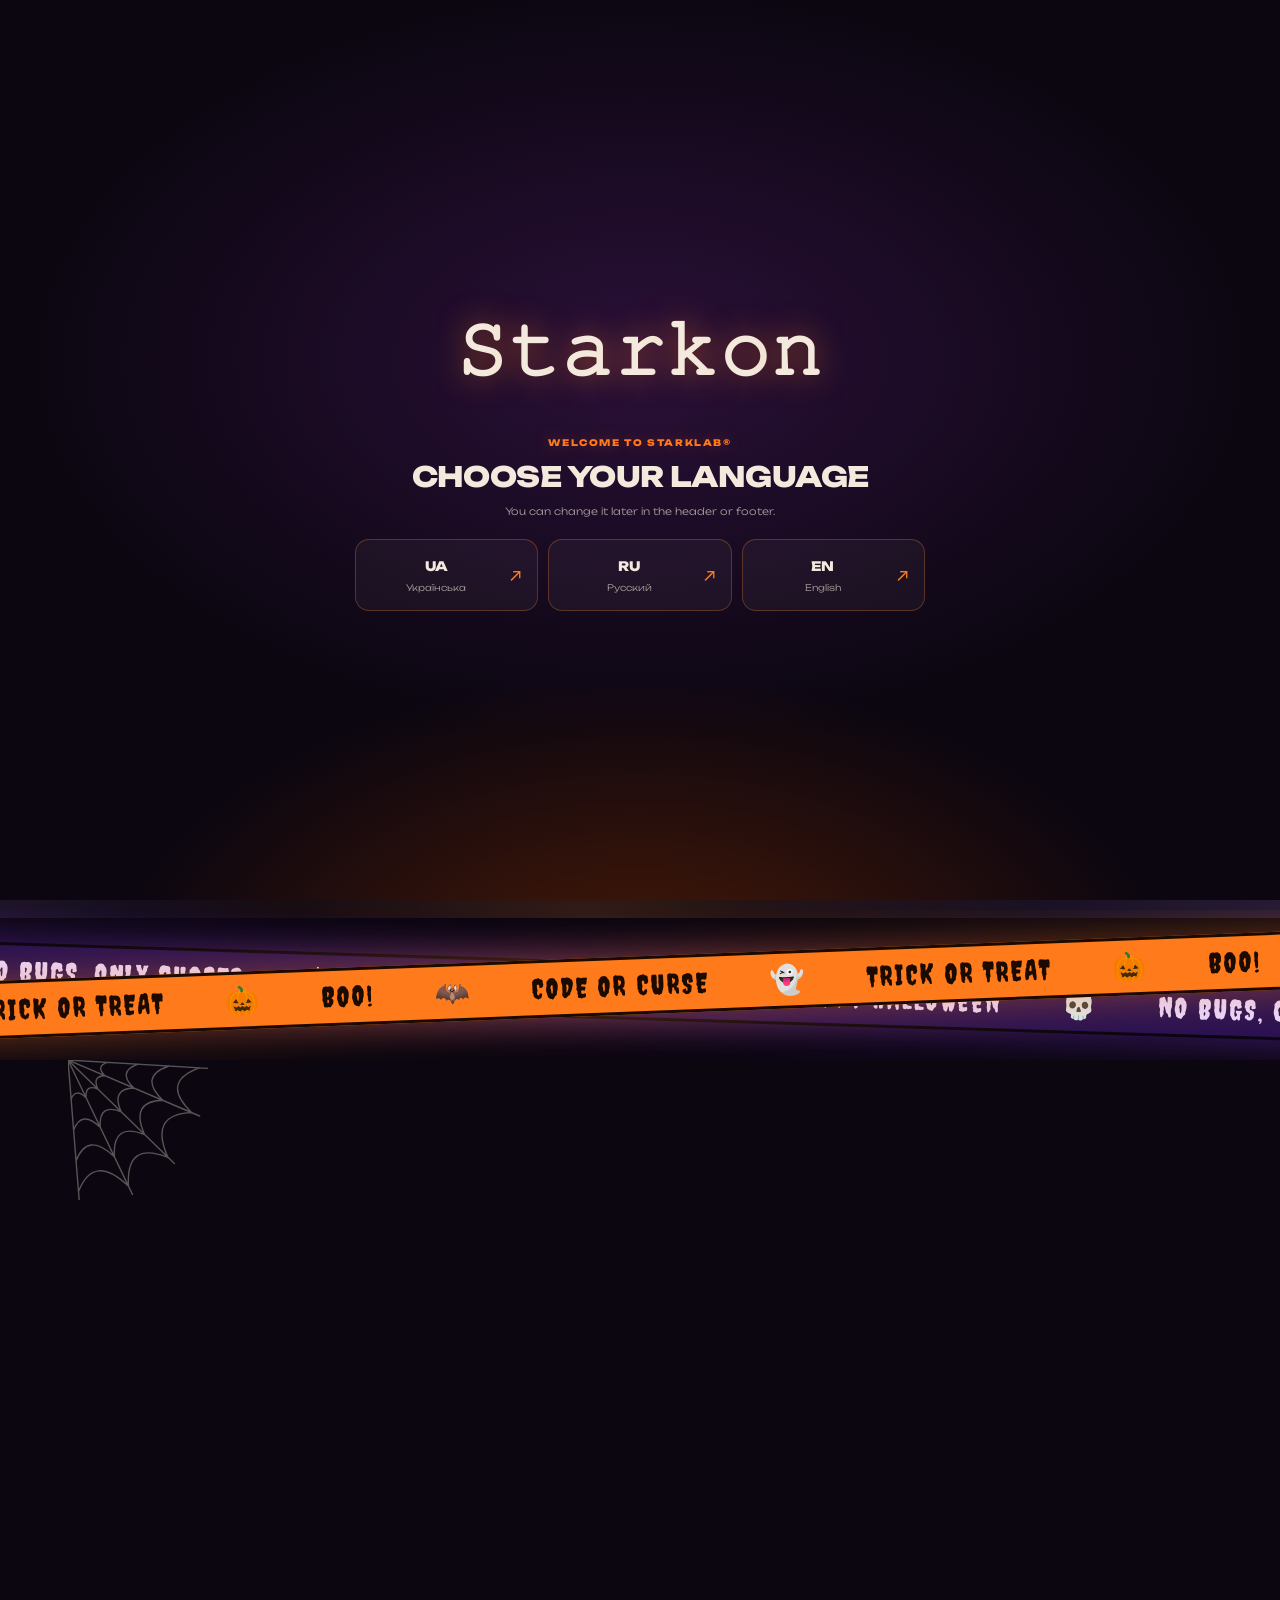
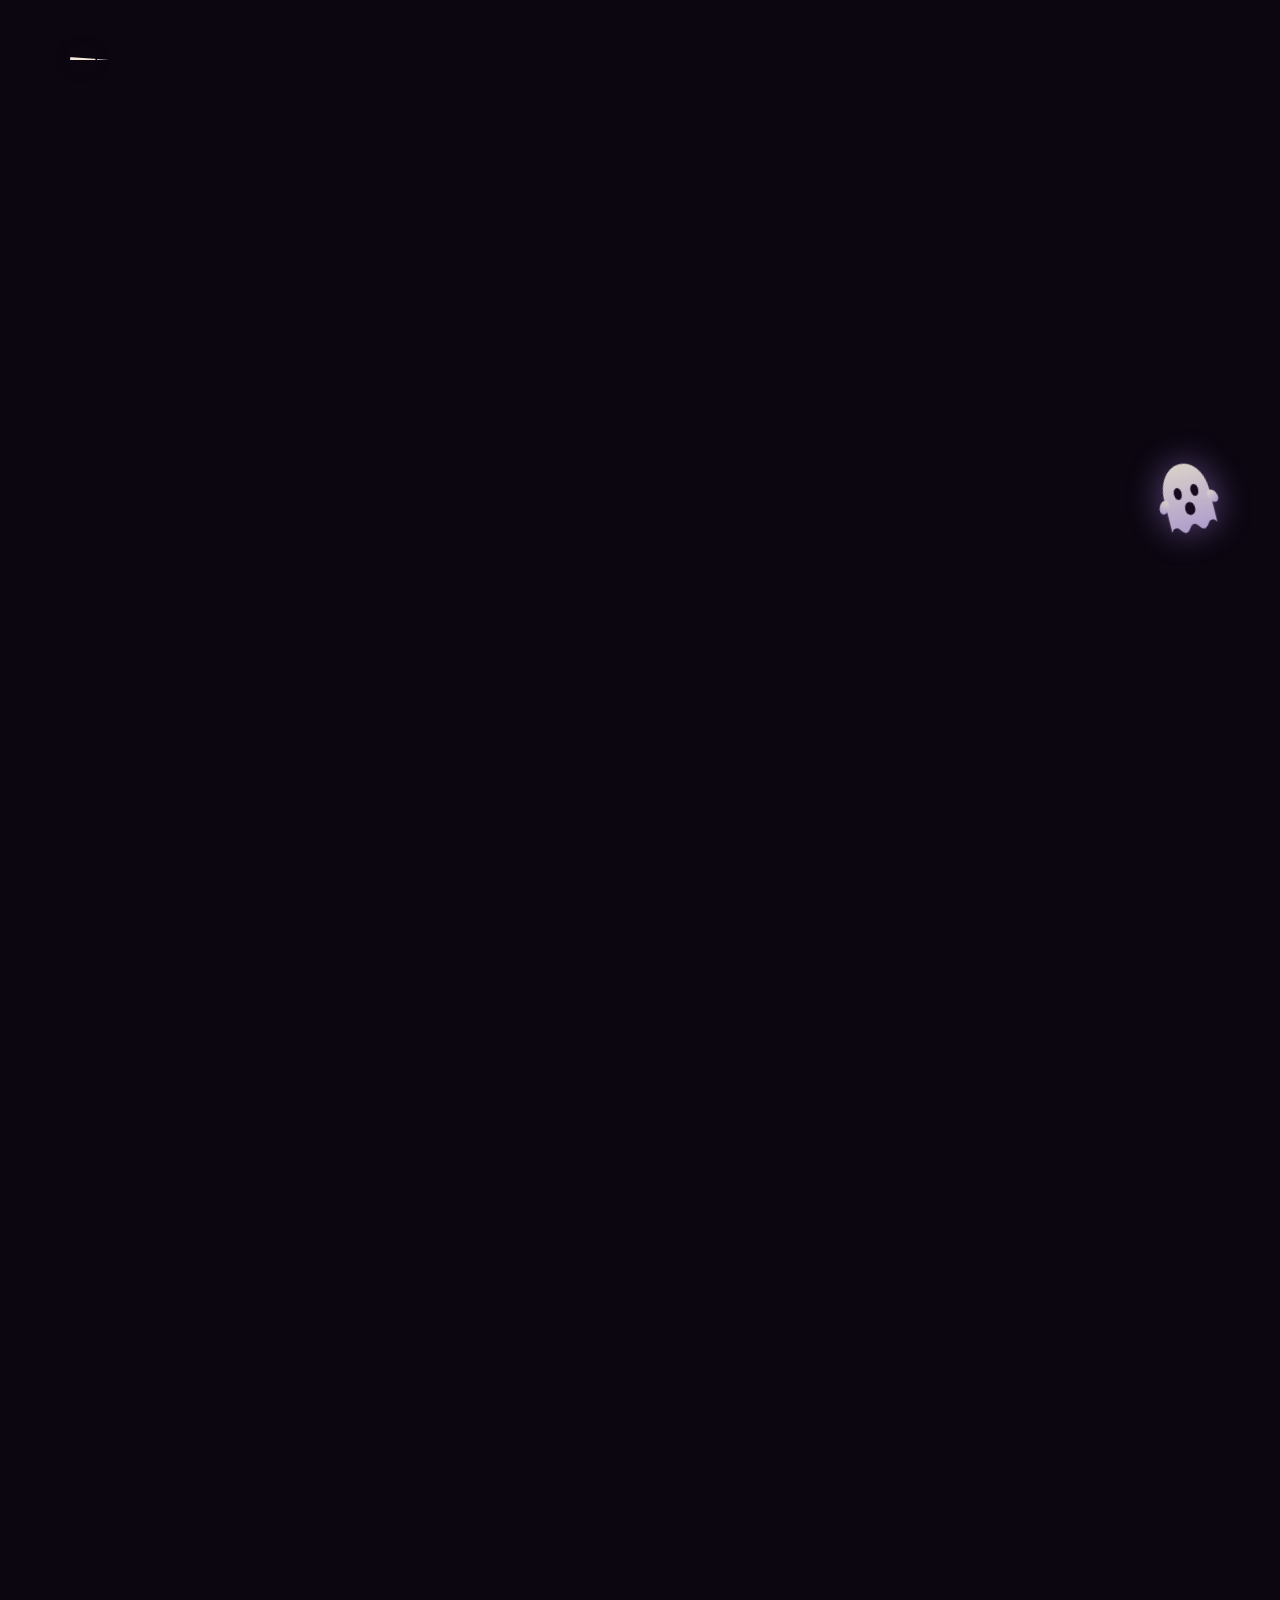
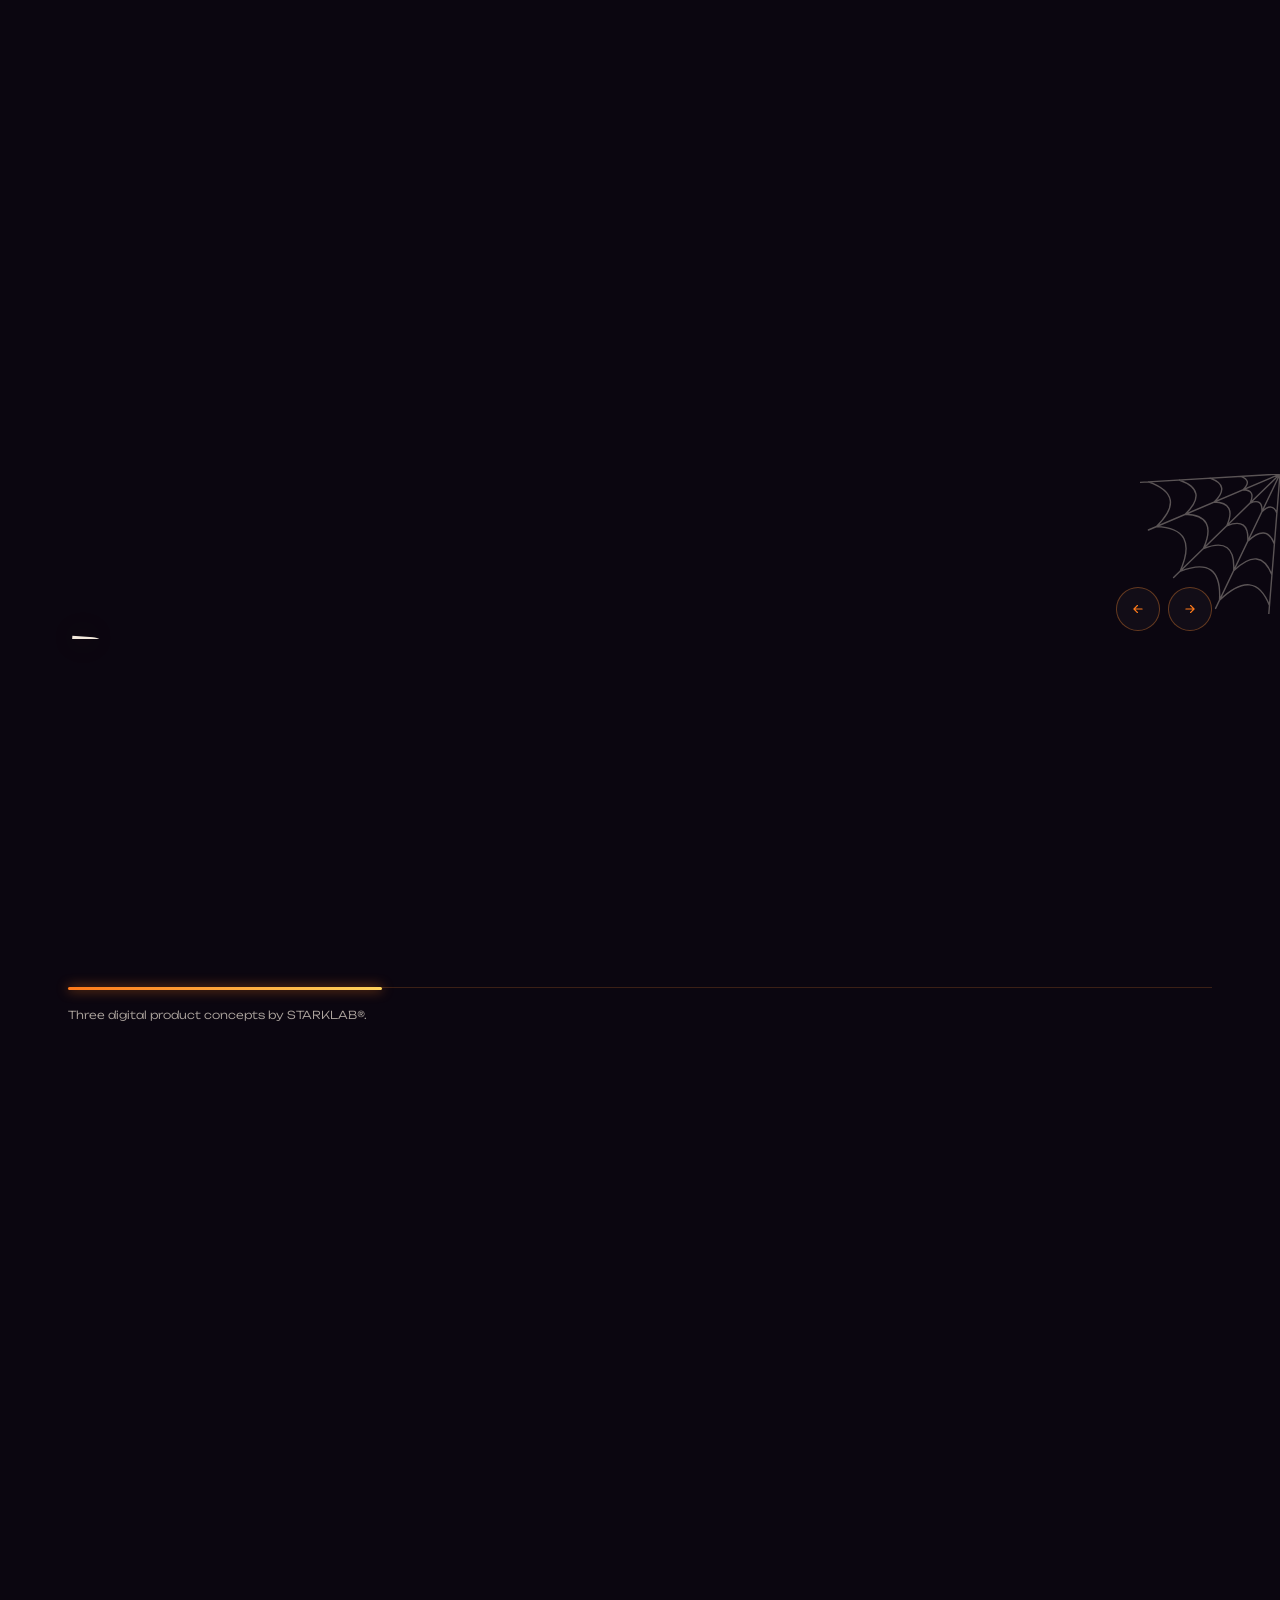
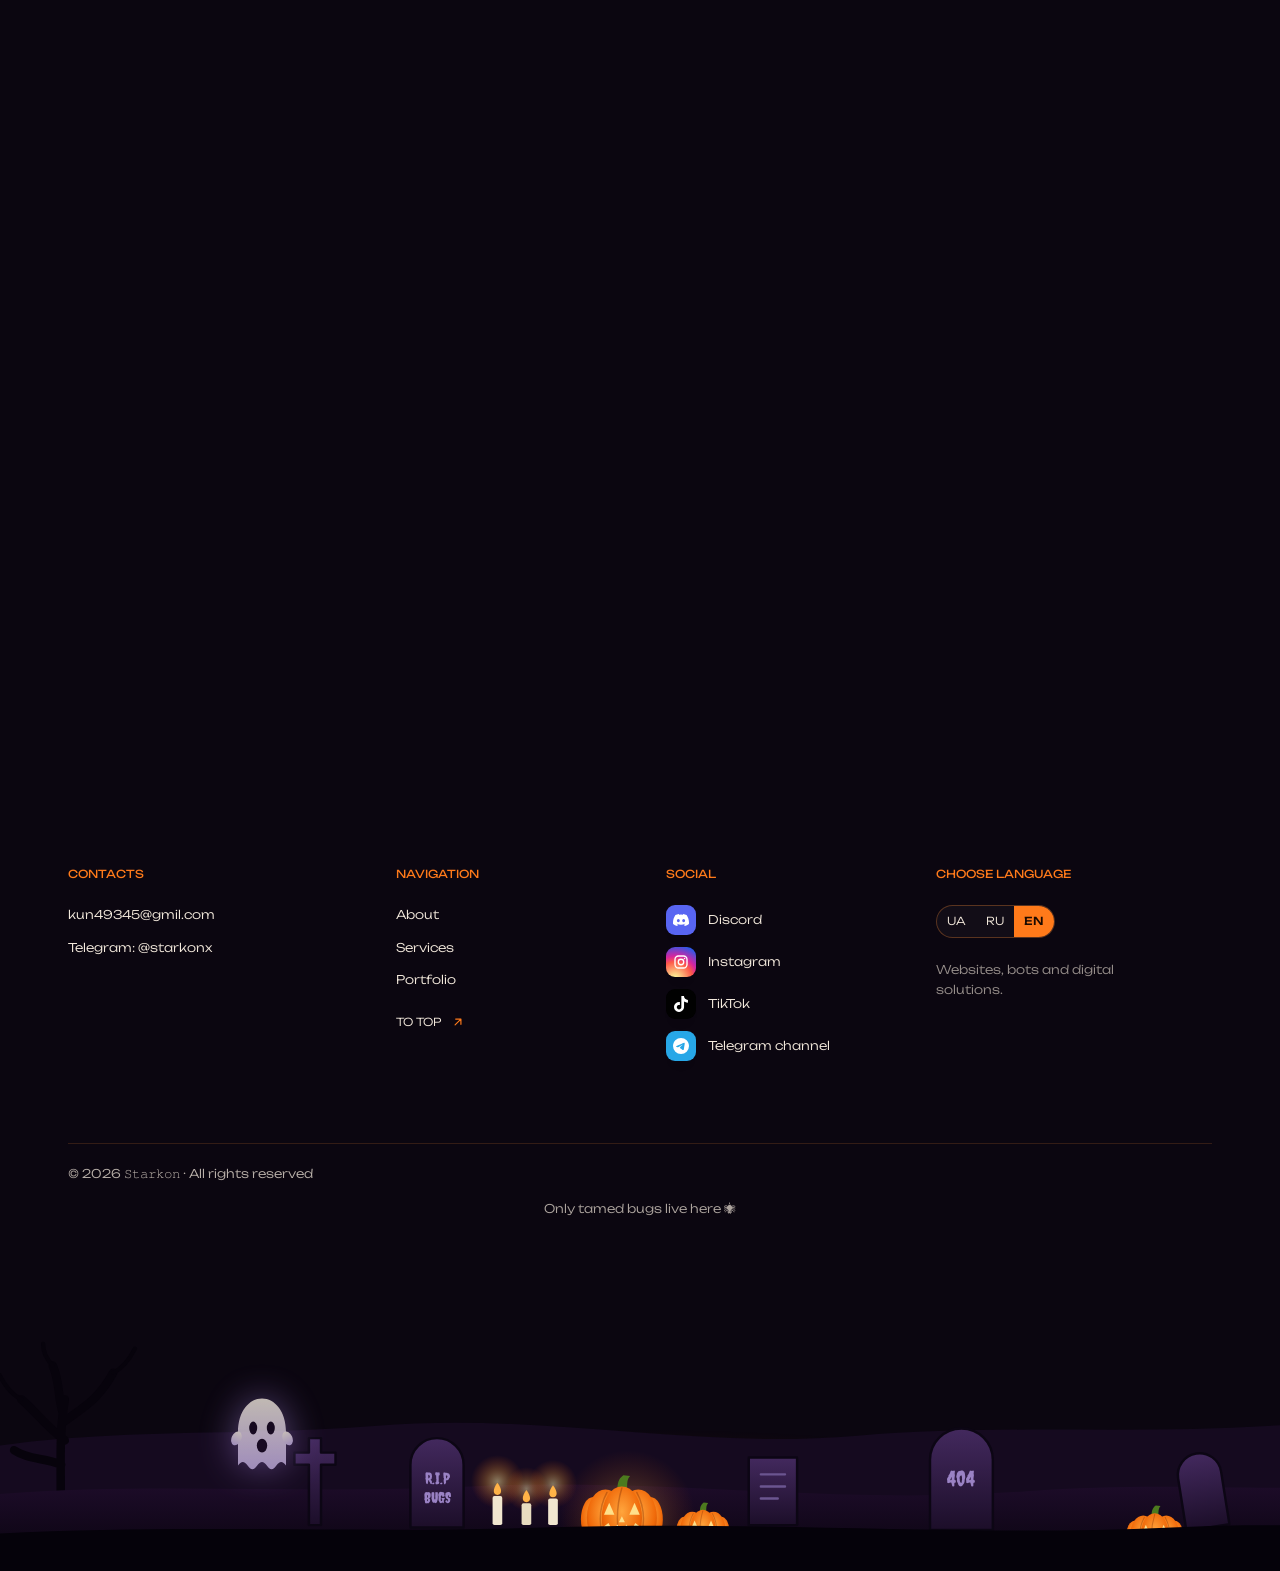
==== commit 25d08322: "Add files via upload" ====
--- a/index.html
+++ b/index.html
@@ -3,20 +3,75 @@
 <head>
 <meta charset="utf-8">
 <meta name="viewport" content="width=device-width,initial-scale=1,viewport-fit=cover">
+<meta name="theme-color" content="#0b0610">
+<meta name="color-scheme" content="dark">
 <title>Portfolio — web, Telegram bots, automation</title>
 <meta name="description" content="Personal portfolio: websites, landing pages, Telegram bots, redesign and automation.">
 <meta property="og:type" content="website">
 <meta property="og:title" content="Portfolio — web, Telegram bots, automation">
 <meta property="og:description" content="Websites, landing pages, Telegram bots, redesign and automation.">
 <link rel="preconnect" href="https://fonts.googleapis.com"><link rel="preconnect" href="https://fonts.gstatic.com" crossorigin>
-<link href="https://fonts.googleapis.com/css2?family=Unbounded:wght@300;400;500;800&display=swap&subset=cyrillic" rel="stylesheet">
-<link rel="stylesheet" href="css/style.css?v=20261018-2">
+<link href="https://fonts.googleapis.com/css2?family=Unbounded:wght@300;400;500;800&family=Creepster&display=swap&subset=cyrillic" rel="stylesheet">
+<link rel="stylesheet" href="css/style.css?v=20261018-3">
+<link rel="stylesheet" href="css/halloween.css?v=20261018-4">
+<link rel="stylesheet" href="css/mobile.css?v=20261018-4">
 </head>
 <body id="top" class="is-loading">
+<svg width="0" height="0" style="position:absolute" aria-hidden="true" focusable="false"><defs>
+<symbol id="hw-web" viewBox="0 0 100 100"><path d="M100 0L0 6M100 0L6 40M100 0L24 74M100 0L54 96M100 0L92 100M72.0 1.7Q80.4 4.6 73.7 11.2M73.7 11.2Q82.9 11.5 78.7 20.7M78.7 20.7Q87.7 17.1 87.1 26.9M87.1 26.9Q94.6 19.8 97.8 28.0M50.0 3.0Q65.1 8.3 53.0 20.0M53.0 20.0Q69.4 20.5 62.0 37.0M62.0 37.0Q78.0 30.6 77.0 48.0M77.0 48.0Q90.3 35.3 96.0 50.0M28.0 4.3Q49.7 11.9 32.3 28.8M32.3 28.8Q55.9 29.5 45.3 53.3M45.3 53.3Q68.4 44.1 66.9 69.1M66.9 69.1Q86.0 50.8 94.2 72.0M6.0 5.6Q34.4 15.6 11.6 37.6M11.6 37.6Q42.5 38.6 28.6 69.6M28.6 69.6Q58.7 57.5 56.8 90.2M56.8 90.2Q81.7 66.3 92.5 94.0" fill="none" stroke="currentColor" stroke-width="1" stroke-linecap="round"/></symbol>
+<symbol id="hw-bat" viewBox="0 0 100 50">
+  <path d="M54 22C62 10 80 8 98 16C92 18 90 22 90 28C85 24 80 26 78 32C74 27 68 28 64 34C62 30 58 30 54 32Z"/>
+  <path d="M46 22C38 10 20 8 2 16C8 18 10 22 10 28C15 24 20 26 22 32C26 27 32 28 36 34C38 30 42 30 46 32Z"/>
+  <ellipse cx="50" cy="28" rx="6" ry="11"/>
+  <circle cx="50" cy="16" r="5.5"/>
+  <path d="M45.5 14L46.5 5L50 10.5L53.5 5L54.5 14Z"/>
+  <circle cx="48" cy="16" r="1.1" fill="#ff7a1a"/><circle cx="52" cy="16" r="1.1" fill="#ff7a1a"/>
+</symbol>
+
+<symbol id="hw-ghost" viewBox="0 0 80 100">
+  <defs><linearGradient id="hw-gg" x1="0" y1="0" x2="0" y2="1"><stop offset="0" stop-color="#fff6ea"/><stop offset="1" stop-color="#cdb8ee"/></linearGradient></defs>
+  <path d="M10 50C10 24 24 8 40 8C56 8 70 24 70 50L70 92C66 86 62 86 58 92C54 98 50 98 46 92C42 86 38 86 34 92C30 98 26 98 22 92C18 86 14 86 10 92Z" fill="url(#hw-gg)"/>
+  <ellipse cx="29" cy="45" rx="5" ry="8" fill="#1a0b24"/><ellipse cx="51" cy="45" rx="5" ry="8" fill="#1a0b24"/>
+  <ellipse cx="40" cy="67" rx="6.5" ry="8.5" fill="#1a0b24"/>
+  <ellipse cx="8" cy="58" rx="6" ry="9" fill="url(#hw-gg)" transform="rotate(25 8 58)"/>
+  <ellipse cx="72" cy="58" rx="6" ry="9" fill="url(#hw-gg)" transform="rotate(-25 72 58)"/>
+</symbol>
+
+<symbol id="hw-pumpkin" viewBox="0 0 120 112">
+  <defs>
+    <radialGradient id="hw-pg" cx=".5" cy=".4" r=".7"><stop offset="0" stop-color="#ffa53d"/><stop offset=".65" stop-color="#f06a0a"/><stop offset="1" stop-color="#b53e00"/></radialGradient>
+  </defs>
+  <path d="M54 26C54 14 58 10 62 7L71 8C67 12 67 18 67 26Z" fill="#4c7a1e"/>
+  <ellipse cx="22" cy="66" rx="17" ry="30" fill="url(#hw-pg)"/>
+  <ellipse cx="98" cy="66" rx="17" ry="30" fill="url(#hw-pg)"/>
+  <ellipse cx="38" cy="64" rx="25" ry="38" fill="url(#hw-pg)"/>
+  <ellipse cx="82" cy="64" rx="25" ry="38" fill="url(#hw-pg)"/>
+  <ellipse cx="60" cy="64" rx="27" ry="42" fill="url(#hw-pg)"/>
+  <path d="M60 24C52 50 52 80 60 104M40 30C28 52 28 80 40 100M80 30C92 52 92 80 80 100" fill="none" stroke="#7a2a00" stroke-opacity=".35" stroke-width="2" stroke-linecap="round"/>
+  <g class="hw-face" fill="#ffe08a">
+    <path d="M36 60L50 60L43 44Z"/><path d="M70 60L84 60L77 44Z"/>
+    <path d="M56 70L64 70L60 62Z"/>
+    <path d="M33 78L42 71L48 82L54 73L60 84L66 73L72 82L78 71L87 78C81 96 39 96 33 78Z"/>
+  </g>
+</symbol>
+
+<symbol id="hw-spider" viewBox="0 0 44 44">
+  <g fill="none" stroke="#2b1640" stroke-width="2.2" stroke-linecap="round" stroke-linejoin="round">
+    <path d="M16 22L6 12L2 22M15 26L3 25L1 35M16 30L5 35L5 43M19 33L12 40L13 44"/>
+    <path d="M28 22L38 12L42 22M29 26L41 25L43 35M28 30L39 35L39 43M25 33L32 40L31 44"/>
+  </g>
+  <ellipse cx="22" cy="27" rx="8" ry="9.5" fill="#1b0c2b" stroke="#ff7a1a" stroke-opacity=".55" stroke-width="1"/>
+  <circle cx="22" cy="15" r="5.5" fill="#1b0c2b" stroke="#ff7a1a" stroke-opacity=".55" stroke-width="1"/>
+  <circle cx="20" cy="14" r="1.3" fill="#ff7a1a"/><circle cx="24" cy="14" r="1.3" fill="#ff7a1a"/>
+  <path d="M22 22L25 27L22 32L19 27Z" fill="#ff7a1a" fill-opacity=".8"/>
+</symbol>
+
+</defs></svg>
 <a class="skip" href="#main" data-i18n="skip">Skip</a>
 <div class="loader"><span id="loaderName"></span><div class="welcome-language" id="welcomeLanguage"><p class="welcome-kicker" data-i18n="welcome.kicker"></p><p class="welcome-title" data-i18n="welcome.title"></p><p class="welcome-note" data-i18n="welcome.note"></p><div class="welcome-options" role="group" aria-label="Language selection"><button class="welcome-option" type="button" data-wl="ua" style="--i:0"><strong>UA</strong><small>Українська</small><i>↗</i></button><button class="welcome-option" type="button" data-wl="ru" style="--i:1"><strong>RU</strong><small>Русский</small><i>↗</i></button><button class="welcome-option" type="button" data-wl="en" style="--i:2"><strong>EN</strong><small>English</small><i>↗</i></button></div></div></div>
 <div class="bar" aria-hidden="true"></div>
 <div class="atmo" aria-hidden="true"><i class="b b1"></i><i class="b b2"></i><i class="b b3"></i><i class="b b4"></i></div>
+<div class="hw-sky" aria-hidden="true"></div><div class="hw-stars" aria-hidden="true"></div><div class="moon" aria-hidden="true"></div><div class="fog" aria-hidden="true"></div><div class="fog fog--b" aria-hidden="true"></div>
 <header class="hdr shell">
   <div class="hrow">
     <a class="brand" href="#top" aria-label="STARKLAB"><span class="bt"><b id="brandName"></b><small id="brandTag"></small></span></a>
@@ -27,11 +82,15 @@
   </div>
   <nav class="nav" id="nav">
     <a href="#about" data-i18n="nav.about"></a><a href="#services" data-i18n="nav.services"></a><a href="#portfolio" data-i18n="nav.portfolio"></a><a href="#contacts" data-i18n="nav.contacts"></a>
+    <div class="lang lang--menu" role="group" aria-label="Language"><button data-l="ua">UA</button><button data-l="ru">RU</button><button data-l="en">EN</button></div>
   </nav>
 </header>
 <main id="main" tabindex="-1">
   <section class="hero shell">
     <canvas id="dots" aria-hidden="true"></canvas>
+    <span class="pk pk--l" aria-hidden="true"><svg viewBox="0 0 120 112"><use href="#hw-pumpkin"/></svg></span><span class="pk pk--r" aria-hidden="true"><svg viewBox="0 0 120 112"><use href="#hw-pumpkin"/></svg></span><span class="gh gh--l" aria-hidden="true"><svg viewBox="0 0 80 100"><use href="#hw-ghost"/></svg></span><span class="gh gh--r" aria-hidden="true"><svg viewBox="0 0 80 100"><use href="#hw-ghost"/></svg></span>
+    <span class="pk pk--m" aria-hidden="true"><svg viewBox="0 0 120 112"><use href="#hw-pumpkin"/></svg></span>
+    <div class="hw-pill" id="hwPill" data-r><i class="dot" aria-hidden="true"></i><span class="tx" data-i18n="hw.kicker"></span><span class="cd" id="hwCd"><span><b id="cdD">--</b><em data-i18n="hw.d"></em></span><span><b id="cdH">--</b><em data-i18n="hw.h"></em></span><span><b id="cdM">--</b><em data-i18n="hw.m"></em></span><span><b id="cdS">--</b><em data-i18n="hw.s"></em></span></span><span class="tx" id="hwNow" data-i18n="hw.now" hidden></span></div>
     <h1 class="split big" data-i18n="hero.title"></h1>
     <p class="lead" data-r data-i18n="hero.sub"></p>
     <div class="cta" data-r>
@@ -40,6 +99,8 @@
     </div>
   </section>
 
+  <div class="tapes" aria-hidden="true"><div class="tape tape--a"><div class="tape-in"><span>TRICK OR TREAT</span><span>🎃</span><span>BOO!</span><span>🦇</span><span>CODE OR CURSE</span><span>👻</span><span>TRICK OR TREAT</span><span>🎃</span><span>BOO!</span><span>🦇</span><span>CODE OR CURSE</span><span>👻</span><span>TRICK OR TREAT</span><span>🎃</span><span>BOO!</span><span>🦇</span><span>CODE OR CURSE</span><span>👻</span><span>TRICK OR TREAT</span><span>🎃</span><span>BOO!</span><span>🦇</span><span>CODE OR CURSE</span><span>👻</span></div></div><div class="tape tape--b"><div class="tape-in"><span>NO BUGS, ONLY GHOSTS</span><span>🕷</span><span>SPOOKY GOOD DESIGN</span><span>🕸</span><span>HAPPY HALLOWEEN</span><span>💀</span><span>NO BUGS, ONLY GHOSTS</span><span>🕷</span><span>SPOOKY GOOD DESIGN</span><span>🕸</span><span>HAPPY HALLOWEEN</span><span>💀</span><span>NO BUGS, ONLY GHOSTS</span><span>🕷</span><span>SPOOKY GOOD DESIGN</span><span>🕸</span><span>HAPPY HALLOWEEN</span><span>💀</span><span>NO BUGS, ONLY GHOSTS</span><span>🕷</span><span>SPOOKY GOOD DESIGN</span><span>🕸</span><span>HAPPY HALLOWEEN</span><span>💀</span></div></div></div>
+
   <section class="shell sec" id="about">
     <div class="row rule" data-r>
       <h2 class="split" data-i18n="about.title"></h2>
@@ -52,6 +113,7 @@
   </section>
 
   <section class="shell sec" id="services">
+    <span class="gh gh--peek" aria-hidden="true"><svg viewBox="0 0 80 100"><use href="#hw-ghost"/></svg></span>
     <div class="section-head" data-r><div><p class="eyebrow" data-i18n="services.kicker"></p><h2 class="split big2" data-i18n="services.title"></h2></div><p class="section-note" data-i18n="services.note"></p></div>
     <div id="serviceList"></div>
   </section>
@@ -62,7 +124,7 @@
       <div class="ctrl"><button data-d="-1" aria-label="←"><svg viewBox="0 0 24 24"><path d="M19 12H5M11 6l-6 6 6 6"/></svg></button><button data-d="1" aria-label="→"><svg viewBox="0 0 24 24"><path d="M5 12h14M13 6l6 6-6 6"/></svg></button></div>
     </div>
     <div class="track" id="track" tabindex="0" role="region" aria-label="Portfolio"></div>
-    <div class="shell"><div class="prog"><i id="prog"></i></div><p class="note" data-i18n="portfolio.note"></p></div>
+    <div class="shell"><div class="tdots" id="trackDots" role="group" aria-label="Slides"></div><div class="prog"><i id="prog"></i></div><p class="note" data-i18n="portfolio.note"></p></div>
   </section>
 
   <section class="shell sec end" id="contacts">
@@ -93,7 +155,56 @@
     <div class="f-language"><h4 data-i18n="foot.language"></h4><div class="lang lang--foot" role="group" aria-label="Language"><button data-l="ua">UA</button><button data-l="ru">RU</button><button data-l="en">EN</button></div><p class="legal" data-i18n="foot.legal"></p></div>
   </div>
   <p class="copy">© <span id="yr"></span> <span id="copyName"></span> · <span data-i18n="foot.rights"></span></p>
+  <p class="hw-foot" data-i18n="hw.foot"></p>
 </footer>
+<div class="grave-wrap" aria-hidden="true">
+  <span class="gh"><svg viewBox="0 0 80 100"><use href="#hw-ghost"/></svg></span>
+  <svg class="grave" viewBox="0 0 1200 240" preserveAspectRatio="xMidYMax slice" focusable="false">
+    <defs>
+      <linearGradient id="hw-gr" x1="0" y1="0" x2="0" y2="1"><stop offset="0" stop-color="#1d0c29"/><stop offset="1" stop-color="#07030c"/></linearGradient>
+      <linearGradient id="hw-st" x1="0" y1="0" x2="0" y2="1"><stop offset="0" stop-color="#43295e"/><stop offset="1" stop-color="#1c0e29"/></linearGradient>
+      <radialGradient id="hw-fl" cx=".5" cy=".5" r=".5"><stop offset="0" stop-color="#fff0a8" stop-opacity=".9"/><stop offset=".45" stop-color="#ffa63a" stop-opacity=".5"/><stop offset="1" stop-color="#ff5a00" stop-opacity="0"/></radialGradient>
+    </defs>
+    <!-- далёкие холмы -->
+    <path d="M0 150C120 118 260 130 380 120C520 108 640 140 780 128C920 116 1060 132 1200 112V240H0Z" fill="#150a1f"/>
+    <!-- мёртвое дерево -->
+    <g stroke="#07030c" stroke-linecap="round" fill="none">
+      <path d="M120 196C122 166 118 132 124 98M124 132C108 120 98 106 88 98M124 116C140 104 152 98 164 76M121 152C106 146 94 148 82 140M122 108C118 94 120 84 114 70" stroke-width="7"/>
+      <path d="M88 98C80 94 74 86 70 78M164 76C172 72 178 64 182 56M114 70C108 64 106 58 106 52" stroke-width="3.5"/>
+    </g>
+    <!-- земля -->
+    <path d="M0 184C150 162 300 178 460 170C620 162 760 186 920 174C1040 165 1130 176 1200 168V240H0Z" fill="url(#hw-gr)"/>
+    <!-- надгробия -->
+    <g stroke="#0c0614" stroke-width="2" fill="url(#hw-st)">
+      <path d="M250 204V152a22 22 0 0 1 44 0V204Z" transform="translate(160 0)"/>
+      <path d="M436 202V152H424V142H436V130H446V142H458V152H446V202Z" transform="translate(-110 0)"/>
+      <path d="M690 202V146h40v56Z"/>
+      <path d="M880 206V148a26 26 0 0 1 52 0V206Z" transform="translate(-40 0)"/>
+      <path d="M1052 204V160a18 18 0 0 1 36 0V204Z" transform="rotate(-9 1070 204)"/>
+    </g>
+    <g fill="#9a82c4" stroke="none" font-family="'Creepster','Unbounded',cursive" text-anchor="middle">
+      <text x="432" y="168" font-size="13">R.I.P</text><text x="432" y="184" font-size="12">BUGS</text>
+      <text x="866" y="170" font-size="17">404</text>
+    </g>
+    <path d="M700 160h20M700 170h20M700 180h14" stroke="#6b5590" stroke-width="2" fill="none" stroke-linecap="round"/>
+    <!-- свечи -->
+    <g transform="translate(140 0)">
+      <circle cx="342" cy="166" r="22" fill="url(#hw-fl)" opacity=".55"/><circle cx="366" cy="172" r="18" fill="url(#hw-fl)" opacity=".5"/><circle cx="388" cy="168" r="20" fill="url(#hw-fl)" opacity=".5"/>
+      <rect x="338" y="178" width="8" height="24" rx="1.5" fill="#f1e6cf" stroke="none"/><rect x="362" y="184" width="8" height="18" rx="1.5" fill="#e8dcc0" stroke="none"/><rect x="384" y="180" width="8" height="22" rx="1.5" fill="#f1e6cf" stroke="none"/>
+      <path class="flame" d="M342 167C338 172 338 177 342 177C346 177 346 172 342 167Z" fill="#ffb347" stroke="none"/>
+      <path class="flame" style="animation-delay:-.25s;animation-duration:.55s" d="M366 173C362 178 362 183 366 183C370 183 370 178 366 173Z" fill="#ffb347" stroke="none"/>
+      <path class="flame" style="animation-delay:-.45s;animation-duration:.85s" d="M388 169C384 174 384 179 388 179C392 179 392 174 388 169Z" fill="#ffb347" stroke="none"/>
+    </g>
+    <!-- тыквы -->
+    <circle cx="590" cy="196" r="56" fill="url(#hw-fl)" opacity=".35"/>
+    <use class="pkpatch" href="#hw-pumpkin" x="548" y="156" width="74" height="70"/>
+    <use class="pkpatch" href="#hw-pumpkin" x="628" y="180" width="48" height="46" style="animation-delay:-1.1s"/>
+    <use class="pkpatch" href="#hw-pumpkin" x="1000" y="182" width="52" height="50" style="animation-delay:-.6s"/>
+    <!-- передний план -->
+    <path d="M0 214C180 198 340 210 520 204C700 198 860 212 1040 204C1120 200 1170 204 1200 202V240H0Z" fill="#05020a"/>
+  </svg>
+</div>
+
 <dialog class="contact-dialog" id="contactDialog" aria-labelledby="dialogTitle">
   <div class="dialog-card">
     <button class="dialog-close" id="dialogClose" type="button" aria-label="Close">×</button>
@@ -107,8 +218,12 @@
     <p class="dialog-hint" data-i18n="dialog.hint"></p>
   </div>
 </dialog>
-<script src="js/config.js?v=20261018-2"></script>
-<script src="js/i18n.js?v=20261018-2"></script>
-<script src="js/main.js?v=20261018-2"></script>
+<div class="bats" aria-hidden="true"></div><canvas id="fxCanvas" aria-hidden="true"></canvas><div class="spot" aria-hidden="true"></div><div class="hw-flash" aria-hidden="true"></div>
+<div class="spider" aria-hidden="true"><svg viewBox="0 0 44 44"><use href="#hw-spider"/></svg></div>
+<button class="fx-toggle" id="fxToggle" type="button" aria-pressed="true"><svg viewBox="0 0 100 50" aria-hidden="true"><use href="#hw-bat"/></svg><span class="vh" data-i18n="hw.fx"></span></button>
+<script src="js/config.js?v=20261018-4"></script>
+<script src="js/i18n.js?v=20261018-4"></script>
+<script src="js/main.js?v=20261018-4"></script>
+<script src="js/halloween.js?v=20261018-4"></script>
 </body>
 </html>
--- a/css/style.css
+++ b/css/style.css
@@ -160,3 +160,35 @@
 /* balanced header and centered contact dialog */
 @media(min-width:861px){.hrow{display:grid;grid-template-columns:1fr auto auto;align-items:center;gap:24px}.brand{justify-self:start}.who{justify-self:end}.burger{justify-self:end;margin-left:0}.nav{justify-content:center}}
 .contact-dialog{position:fixed;inset:0;margin:auto;height:max-content;max-height:calc(100vh - 32px);overflow:auto}
+
+/* mobile polish */
+@media(max-width:700px){
+  html{scroll-padding-top:112px}
+  .shell{width:calc(100% - 28px)}
+  .hdr{padding-top:14px}
+  .hrow{gap:10px;row-gap:10px}
+  .brand .bt b{font-size:13px}.brand .bt small{font-size:7px}
+  .burger{width:38px;height:38px}.burger i{left:10px;right:10px}
+  .who{justify-content:space-between;padding:9px 0 3px;margin-top:2px;border-top:1px solid var(--rule)}
+  .nm{font-size:14px}.lang button{padding:7px 10px;font-size:10px}
+  .nav{padding:116px 24px 40px;gap:22px;font-size:clamp(20px,6vw,28px)}
+  .hero{min-height:100svh;padding:150px 0 62px}
+  .big{font-size:clamp(28px,10vw,44px);line-height:1.02}
+  .lead{font-size:11px;line-height:1.8;margin-top:24px}
+  .cta{width:100%;gap:10px;margin-top:28px}
+  .cta .btn{width:100%;justify-content:center;padding:14px 16px;font-size:10px}
+  .sec{padding:70px 0 20px}.row{padding:34px 0;gap:22px}.row h2{font-size:24px}
+  .chips{gap:7px}.chips li{padding:7px 9px;font-size:9px}
+  .section-head{padding-bottom:24px}.section-head .big2{font-size:clamp(24px,8vw,34px)}.section-note{font-size:11px;line-height:1.75;margin-top:16px}
+  #serviceList{gap:10px;margin-top:14px}.svc{min-height:0;padding:18px 16px 16px;gap:18px}.svc h3{font-size:17px}.svc-body p{font-size:11px;line-height:1.7}.svc-bottom{padding-top:13px}.svc .price b{font-size:21px}.svc .link{font-size:10px}
+  .thead{margin-bottom:22px;align-items:flex-end}.thead .big2{font-size:25px}.ctrl{gap:6px}.ctrl button{width:38px;height:38px}
+  .track{gap:14px;padding:0 14px;scroll-padding-left:14px}.card{flex-basis:calc(100vw - 28px)}.card small{margin-bottom:10px}.cl{gap:18px}.pv{width:100%;aspect-ratio:1.16}.card h3{font-size:16px}.card p{font-size:11px}.tags{font-size:10px;line-height:1.6}.prog{margin-top:24px}.note{font-size:10px}
+  .contact-card{padding:38px 18px 34px}.contact-card .giant{font-size:clamp(26px,8.4vw,38px)}.contact-card .lead{font-size:11px;line-height:1.8;margin-top:20px}.btn--big{width:100%;justify-content:center;padding:17px 20px;font-size:11px}.contact-card .soc{gap:9px}.tile{width:44px;height:44px;border-radius:12px}
+  .payment{padding-bottom:70px}.payment-card{padding:28px 18px;gap:26px}.payment-copy .big2{font-size:24px}.payment-intro{font-size:11px;line-height:1.7}.payment-point{grid-template-columns:34px 1fr;gap:11px;padding-bottom:16px}.payment-mark{width:30px;height:30px;font-size:15px}.payment-point b{font-size:11px}.payment-point p{font-size:10px}
+  .foot{padding-bottom:24px}.fcols{gap:24px;padding:36px 0}.foot h4{margin-bottom:14px}.foot p,.foot a{font-size:11px}.copy{font-size:9px;line-height:1.7}
+  .contact-dialog{width:calc(100% - 20px);max-height:calc(100svh - 20px)}.dialog-card{padding:30px 18px 22px}.dialog-card h2{font-size:clamp(24px,8vw,34px)}.dialog-options{gap:8px;margin-top:22px}.dialog-option{padding:13px 11px}
+}
+@media(max-width:380px){
+  .shell{width:calc(100% - 24px)}.brand .bt b{font-size:12px}.nm{font-size:13px}.lang button{padding-inline:8px}
+  .hero{padding-top:142px}.big{font-size:clamp(26px,9.6vw,38px)}.svc{padding-inline:14px}.svc-bottom{align-items:flex-end}.svc .price b{font-size:20px}.svc .link{font-size:9px}.payment-card{padding-inline:15px}.dialog-options{grid-template-columns:1fr}
+}
--- a/css/halloween.css
+++ b/css/halloween.css
@@ -0,0 +1,263 @@
+/* =====================================================================
+   HALLOWEEN THEME — STARKLAB®
+   Подключается ПОСЛЕ style.css. Чтобы убрать тему — удалите 3 подключения
+   (halloween.css, mobile.css, halloween.js) и декор-блоки в index.html.
+   Палитра меняется в :root ниже.
+   ===================================================================== */
+:root{
+  color-scheme:dark;
+  --paper:#0b0610;--ink:#f3e9dc;--wine:#ff7a1a;--rule:rgba(255,140,50,.22);
+  --violet:#8b3dff;--acid:#9dff3b;--blood:#c1121f;--bone:#f3e9dc;
+  --glass:rgba(24,12,36,.66);--glass2:rgba(34,16,46,.82);
+  --on-orange:#1a0a00;--glow:rgba(255,122,26,.38);
+  --fh:'Creepster','Unbounded',cursive;
+}
+::selection{background:var(--wine);color:var(--on-orange)}
+html{scrollbar-color:#ff7a1a #12091b;scrollbar-width:thin}
+body{background:var(--paper);color:var(--ink)}
+@supports(-webkit-touch-callout:none){body{-webkit-tap-highlight-color:rgba(255,122,26,.25)}}
+::-webkit-scrollbar{width:10px;height:10px}::-webkit-scrollbar-track{background:#12091b}::-webkit-scrollbar-thumb{background:linear-gradient(#ff7a1a,#c1470a);border-radius:10px;border:2px solid #12091b}
+
+/* ---------- фоновые слои ---------- */
+.hw-sky{position:fixed;inset:0;z-index:-3;pointer-events:none;
+  background:
+   radial-gradient(120% 75% at 85% -8%,#34124d 0,transparent 58%),
+   radial-gradient(90% 60% at 0% 105%,#42150a 0,transparent 60%),
+   radial-gradient(70% 50% at 50% 50%,#150a20 0,transparent 80%),
+   var(--paper)}
+.hw-stars{position:fixed;inset:0;z-index:-3;pointer-events:none}
+.hw-stars::before,.hw-stars::after{content:"";position:absolute;left:0;top:0;width:1.5px;height:1.5px;border-radius:50%;background:transparent}
+.hw-stars::before{box-shadow:25.9vw 53.5vh 0 0px rgba(214,190,255,.8),65.2vw 52.0vh 0 0px rgba(255,244,225,.9),13.0vw 41.4vh 0 0px rgba(255,244,225,.9),3.0vw 9.9vh 0 0px rgba(214,190,255,.8),99.3vw 65.1vh 0 0px rgba(255,244,225,.9),82.6vw 58.1vh 0 0px rgba(255,244,225,.9),35.6vw 18.3vh 0 0.4px rgba(214,190,255,.8),67.1vw 69.3vh 0 0px rgba(214,190,255,.8),65.5vw 27.0vh 0 0px rgba(214,190,255,.8),69.1vw 43.2vh 0 0px rgba(214,190,255,.8),44.0vw 56.9vh 0 0px rgba(214,190,255,.8),29.3vw 14.0vh 0 0px rgba(255,214,160,.8),37.1vw 20.4vh 0 0.4px rgba(255,214,160,.8),88.9vw 45.0vh 0 0px rgba(214,190,255,.8),56.5vw 69.2vh 0 0px rgba(214,190,255,.8),13.1vw 33.6vh 0 0.4px rgba(214,190,255,.8),39.0vw 56.1vh 0 0px rgba(255,244,225,.9),14.2vw 62.9vh 0 0px rgba(255,214,160,.8),16.0vw 32.3vh 0 0px rgba(255,214,160,.8),20.3vw 66.6vh 0 0px rgba(255,214,160,.8),90.1vw 54.9vh 0 0.4px rgba(255,244,225,.9),21.2vw 48.1vh 0 0px rgba(214,190,255,.8),35.9vw 56.8vh 0 0px rgba(255,214,160,.8),29.5vw 12.8vh 0 0px rgba(214,190,255,.8),90.1vw 13.1vh 0 0px rgba(255,214,160,.8),97.1vw 64.4vh 0 0px rgba(214,190,255,.8),52.7vw 9.9vh 0 0px rgba(255,214,160,.8),40.8vw 70.7vh 0 0px rgba(214,190,255,.8),93.8vw 40.7vh 0 0px rgba(255,244,225,.9),32.0vw 12.1vh 0 0.4px rgba(214,190,255,.8),22.3vw 16.2vh 0 0.4px rgba(255,244,225,.9),50.1vw 71.0vh 0 0px rgba(214,190,255,.8),25.8vw 53.4vh 0 0px rgba(255,244,225,.9),42.5vw 18.4vh 0 0px rgba(255,244,225,.9),42.8vw 50.0vh 0 0px rgba(255,214,160,.8),31.7vw 35.9vh 0 0px rgba(255,244,225,.9),60.0vw 0.3vh 0 0px rgba(255,214,160,.8),45.0vw 77.3vh 0 0px rgba(255,214,160,.8),6.1vw 41.2vh 0 0px rgba(255,244,225,.9),86.4vw 8.7vh 0 0px rgba(255,244,225,.9),30.8vw 47.1vh 0 0px rgba(255,214,160,.8),34.8vw 7.8vh 0 0.4px rgba(255,214,160,.8),58.5vw 45.5vh 0 0px rgba(255,214,160,.8),35.1vw 23.0vh 0 0px rgba(255,244,225,.9),16.7vw 69.2vh 0 0px rgba(214,190,255,.8),90.2vw 69.8vh 0 0px rgba(214,190,255,.8);animation:twinkle 5s ease-in-out infinite alternate}
+.hw-stars::after{box-shadow:9.0vw 72.7vh 0 0px rgba(255,244,225,.9),26.4vw 64.1vh 0 0px rgba(255,244,225,.9),66.7vw 73.0vh 0 0.4px rgba(214,190,255,.8),19.5vw 30.7vh 0 0px rgba(255,244,225,.9),11.5vw 10.7vh 0 0px rgba(214,190,255,.8),53.4vw 23.4vh 0 0px rgba(214,190,255,.8),26.1vw 29.1vh 0 0px rgba(255,244,225,.9),72.7vw 8.4vh 0 0px rgba(214,190,255,.8),86.6vw 78.0vh 0 0.4px rgba(214,190,255,.8),16.1vw 76.4vh 0 0px rgba(214,190,255,.8),91.8vw 3.2vh 0 0px rgba(255,244,225,.9),40.6vw 30.2vh 0 0px rgba(255,214,160,.8),15.1vw 11.7vh 0 0px rgba(255,214,160,.8),52.6vw 41.5vh 0 0px rgba(255,214,160,.8),22.6vw 77.4vh 0 0.4px rgba(255,214,160,.8),15.7vw 65.2vh 0 0.4px rgba(255,214,160,.8),26.1vw 36.0vh 0 0.4px rgba(214,190,255,.8),19.4vw 29.3vh 0 0px rgba(255,214,160,.8),2.9vw 70.6vh 0 0px rgba(255,214,160,.8),12.5vw 0.4vh 0 0px rgba(255,244,225,.9),8.1vw 70.5vh 0 0px rgba(214,190,255,.8),21.4vw 58.1vh 0 0.4px rgba(214,190,255,.8),2.7vw 41.5vh 0 0px rgba(214,190,255,.8),29.8vw 48.3vh 0 0px rgba(214,190,255,.8),73.2vw 33.4vh 0 0px rgba(255,214,160,.8),48.6vw 47.4vh 0 0px rgba(255,244,225,.9),53.0vw 0.7vh 0 0px rgba(255,214,160,.8),65.3vw 47.4vh 0 0.4px rgba(214,190,255,.8),23.5vw 39.8vh 0 0px rgba(255,244,225,.9),36.9vw 11.6vh 0 0px rgba(255,214,160,.8),83.1vw 53.1vh 0 0px rgba(214,190,255,.8),66.7vw 46.1vh 0 0px rgba(255,214,160,.8),12.5vw 13.9vh 0 0px rgba(255,244,225,.9),54.7vw 11.1vh 0 0px rgba(214,190,255,.8);animation:twinkle 7s ease-in-out -2s infinite alternate}
+@keyframes twinkle{from{opacity:.25}to{opacity:1}}
+
+.atmo{z-index:-2}
+.b{filter:blur(80px);opacity:.34;mix-blend-mode:screen}
+.b1{background:#5b1fb0}.b2{background:#ff6a00;opacity:.16}.b3{background:#8c1230;opacity:.3}.b4{background:#2c7a14;opacity:.12}
+
+.moon{position:fixed;z-index:-2;right:max(3vw,14px);top:10vh;width:clamp(84px,17vmin,210px);aspect-ratio:1;border-radius:50%;pointer-events:none;
+  background:
+   radial-gradient(circle at 30% 34%,rgba(150,95,30,.28) 0 8%,transparent 9%),
+   radial-gradient(circle at 62% 58%,rgba(150,95,30,.26) 0 12%,transparent 13%),
+   radial-gradient(circle at 46% 20%,rgba(150,95,30,.2) 0 5%,transparent 6%),
+   radial-gradient(circle at 74% 28%,rgba(150,95,30,.2) 0 6%,transparent 7%),
+   radial-gradient(circle at 34% 72%,rgba(150,95,30,.2) 0 7%,transparent 8%),
+   radial-gradient(circle at 36% 32%,#fff2cf,#ffcf8a 58%,#d9923f);
+  box-shadow:0 0 50px 14px rgba(255,190,90,.22),0 0 190px 60px rgba(255,122,26,.12);opacity:.5;
+  transform:translate(calc(var(--mx,0)*-18px),calc(var(--my,0)*-12px))}
+.fog{position:fixed;z-index:-1;left:-50%;bottom:-2vh;width:200%;height:34vh;pointer-events:none;opacity:.9;will-change:transform;
+  background:radial-gradient(ellipse 22% 60% at 15% 100%,rgba(190,150,255,.14),transparent),radial-gradient(ellipse 18% 55% at 48% 100%,rgba(255,150,70,.11),transparent),radial-gradient(ellipse 24% 62% at 78% 100%,rgba(190,150,255,.12),transparent),radial-gradient(ellipse 14% 50% at 96% 100%,rgba(255,150,70,.1),transparent);
+  animation:fogmove 46s ease-in-out infinite alternate}
+.fog--b{height:26vh;opacity:.7;animation-duration:64s;animation-direction:alternate-reverse}
+@keyframes fogmove{from{transform:translateX(0)}to{transform:translateX(24%)}}
+.hw-flash{position:fixed;inset:0;z-index:48;pointer-events:none;background:radial-gradient(circle at 80% 0,rgba(210,190,255,.55),rgba(150,110,255,.18) 55%,transparent 80%);opacity:0}
+.hw-flash.go{animation:flash 1.3s ease-out 1}
+@keyframes flash{0%{opacity:0}12%{opacity:.2}32%{opacity:.04}46%{opacity:.14}100%{opacity:0}}
+.spot{position:fixed;left:0;top:0;width:460px;height:460px;margin:-230px 0 0 -230px;z-index:40;pointer-events:none;border-radius:50%;
+  background:radial-gradient(circle,rgba(255,122,26,.11),transparent 66%);opacity:0;transition:opacity .5s;will-change:transform}
+.spot.on{opacity:1}
+#fxCanvas{position:fixed;inset:0;width:100%;height:100%;z-index:44;pointer-events:none}
+.bats{position:fixed;inset:0;z-index:45;pointer-events:none;overflow:hidden}
+
+/* ---------- летучие мыши ---------- */
+.bat{position:absolute;left:0;top:var(--y,20vh);width:calc(var(--s,1)*64px);opacity:.95;will-change:transform;
+  animation:batx var(--dur,14s) linear forwards}
+.bat--rtl{animation-name:batxr}
+.bat i{display:block;animation:baty var(--wob,3.2s) ease-in-out infinite alternate}
+.bat svg{display:block;width:100%;height:auto;fill:#1d0e2c;stroke:rgba(255,122,26,.5);stroke-width:.9;filter:drop-shadow(0 0 8px rgba(139,61,255,.55));animation:flap .34s ease-in-out infinite alternate;transform-origin:50% 60%}
+@keyframes batx{from{transform:translateX(-14vw)}to{transform:translateX(114vw)}}
+@keyframes batxr{from{transform:translateX(114vw) scaleX(-1)}to{transform:translateX(-14vw) scaleX(-1)}}
+@keyframes baty{from{transform:translateY(-28px) rotate(-6deg)}to{transform:translateY(32px) rotate(6deg)}}
+@keyframes flap{from{transform:scaleY(1)}to{transform:scaleY(.5)}}
+.bat--burst{animation:none;transition:transform 1.8s cubic-bezier(.2,.7,.3,1),opacity 1.8s}
+
+/* ---------- паук на нити ---------- */
+.spider{position:fixed;z-index:56;top:0;right:clamp(78px,15vw,220px);width:34px;pointer-events:none;
+  transform:translateY(calc(var(--sp,70px) - 100%));transition:transform .25s linear}
+.spider::before{content:"";position:absolute;left:50%;bottom:30px;width:1px;height:140vh;background:linear-gradient(rgba(243,233,220,.0),rgba(243,233,220,.55) 30%,rgba(243,233,220,.55));transform:translateX(-.5px)}
+.spider svg{display:block;width:34px;height:34px;filter:drop-shadow(0 0 6px rgba(139,61,255,.55));animation:sway 3.6s ease-in-out infinite alternate;transform-origin:50% 0}
+@keyframes sway{from{transform:rotate(-7deg)}to{transform:rotate(7deg)}}
+
+/* ---------- паутина ---------- */
+.web{position:absolute;width:clamp(70px,11vw,140px);height:auto;aspect-ratio:1;color:rgba(243,233,220,.34);pointer-events:none;z-index:1;fill:none;stroke:none;transition:none}
+.web use{stroke:currentColor}
+.web--tr{right:0;top:0}.web--tl{left:0;top:0;transform:scaleX(-1)}.web--br{right:0;bottom:0;transform:scaleY(-1)}.web--bl{left:0;bottom:0;transform:scale(-1,-1)}
+.svc .web,.pv .web,.dialog-card .web{width:76px}
+.sec{position:relative}
+
+/* ---------- слизь ---------- */
+.drip{--k:1;position:absolute;left:0;right:0;top:0;height:calc(46px*var(--k));pointer-events:none;z-index:2;background:linear-gradient(#b6ff4a,#a6f244) 0 0/100% calc(11.5px*var(--k)) no-repeat,url("data:image/svg+xml,<svg xmlns='http://www.w3.org/2000/svg' width='120' height='46' viewBox='0 0 120 46'><defs><linearGradient id='g' x1='0' y1='0' x2='0' y2='1'><stop offset='0' stop-color='%23b6ff4a'/><stop offset='1' stop-color='%2352b800'/></linearGradient></defs><path fill='url(%23g)' d='M0 0H120V10C112 10 110 12 108 20C107 30 105 34 102 34C99 34 98 30 98 22C97 12 94 10 88 10C80 10 78 14 77 24C76 38 73 44 69 44C65 44 63 38 63 26C62 14 58 10 50 10C42 10 40 13 39 19C38 26 36 29 33 29C30 29 28 26 27 20C26 13 22 10 14 10C6 10 3 10 0 10Z'/><ellipse cx='102' cy='33' rx='3.2' ry='4' fill='%23d6ff8a' opacity='.55'/></svg>") repeat-x 0 0/calc(120px*var(--k)) calc(46px*var(--k));filter:drop-shadow(0 6px 10px rgba(157,255,59,.22));transform-origin:top;animation:dripbreath 6s ease-in-out infinite alternate}
+@keyframes dripbreath{from{transform:scaleY(.82)}to{transform:scaleY(1.08)}}
+
+/* ---------- шапка / навигация ---------- */
+.hdr::before{background:linear-gradient(rgba(11,6,16,.94) 55%,transparent);backdrop-filter:blur(10px);-webkit-backdrop-filter:blur(10px)}
+.brand .bt b{text-shadow:0 0 18px rgba(255,122,26,.45)}
+.nm{color:#ffb066;text-shadow:0 0 14px rgba(255,122,26,.65)}
+.nm::after{background:var(--wine)}
+.lang{border-radius:999px;overflow:hidden;background:rgba(255,255,255,.03);border-color:rgba(255,140,50,.3)}
+.lang button.on{background:var(--wine);color:var(--on-orange);font-weight:500}
+.lang button:not(.on):hover{background:rgba(255,122,26,.16)}
+.burger{border-radius:12px;border-color:rgba(255,140,50,.35);background:rgba(255,255,255,.03)}
+.burger i{background:var(--ink)}
+.nav a::after,.foot a:not(.up)::after{background:var(--wine);box-shadow:0 0 10px var(--wine)}
+.bar{background:linear-gradient(90deg,#8b3dff,#ff7a1a,#ffd35c);box-shadow:0 0 14px rgba(255,122,26,.8);height:3px}
+.skip{background:var(--wine);color:var(--on-orange)}
+
+/* ---------- загрузчик ---------- */
+.loader{background:radial-gradient(70% 60% at 50% 40%,#2a1038,transparent 70%),radial-gradient(60% 50% at 50% 110%,#4a1a06,transparent 70%),var(--paper)}
+.loader span{text-shadow:0 0 30px rgba(255,122,26,.55)}
+.welcome-kicker{color:var(--wine)}
+.welcome-option{background:rgba(255,255,255,.04);border-color:rgba(255,140,50,.28);border-radius:14px;backdrop-filter:blur(6px)}
+.welcome-option:hover,.welcome-option.selected{background:var(--wine);color:var(--on-orange);border-color:var(--wine);box-shadow:0 0 30px rgba(255,122,26,.5)}
+.welcome-option:hover i,.welcome-option.selected i{color:var(--on-orange)}
+.welcome-option.selected{box-shadow:0 0 0 3px rgba(255,122,26,.3),0 0 30px rgba(255,122,26,.5)}
+
+/* ---------- кнопки / плашки ---------- */
+.btn{background:var(--wine);color:var(--on-orange);border-color:var(--wine);border-radius:999px;font-weight:500;box-shadow:0 0 0 0 rgba(255,122,26,.0),0 10px 30px -12px rgba(255,122,26,.7)}
+.btn:hover{color:var(--wine);box-shadow:0 0 28px rgba(255,122,26,.45)}
+.btn::before{background:#12091b}
+.btn--line{background:transparent;color:var(--wine);box-shadow:none}
+.btn--line::before{background:var(--wine)}
+.btn--line:hover{color:var(--on-orange)}
+.btn--dc{background:#5865f2;color:#fff;border-color:#5865f2}.btn--dc:hover{color:#8f98ff}
+.eyebrow,.welcome-kicker{color:var(--wine);text-shadow:0 0 16px rgba(255,122,26,.4)}
+.link{border-color:var(--ink)}.link:hover{color:var(--wine);border-color:var(--wine)}
+.dots-list li::before{background:var(--wine);box-shadow:0 0 10px var(--wine)}
+.chips li{border-radius:999px;border-color:rgba(255,140,50,.28);background:rgba(255,255,255,.03)}
+.chips li:hover{background:var(--wine);color:var(--on-orange);box-shadow:0 0 22px rgba(255,122,26,.5)}
+.rule::before{background:linear-gradient(90deg,var(--wine),rgba(255,122,26,.15) 60%,transparent);box-shadow:0 0 12px rgba(255,122,26,.4)}
+
+/* ---------- заголовки ---------- */
+.split{filter:drop-shadow(0 0 16px rgba(255,122,26,.2))}
+.big.split{filter:drop-shadow(0 0 26px rgba(255,122,26,.3))}
+h1,h2,h3{color:var(--bone)}
+
+/* ---------- hero ---------- */
+.hero::before{content:"";position:absolute;left:50%;top:48%;width:min(86vw,820px);aspect-ratio:1;translate:-50% -50%;border-radius:50%;z-index:-1;pointer-events:none;background:radial-gradient(closest-side,rgba(255,106,0,.18),rgba(139,61,255,.08) 55%,transparent)}
+.hw-pill{display:inline-flex;flex-wrap:wrap;justify-content:center;align-items:center;gap:6px 12px;margin-bottom:26px;padding:9px 18px;border:1px solid rgba(255,140,50,.4);border-radius:999px;background:rgba(255,122,26,.08);font-size:11px;letter-spacing:.06em;text-transform:uppercase;box-shadow:0 0 26px rgba(255,122,26,.18)}
+.hw-pill .tx{color:#ffb066;font-weight:500}
+.hw-pill .cd{display:inline-flex;gap:8px;font-variant-numeric:tabular-nums}
+.hw-pill .cd b{font-family:var(--fh);font-weight:400;font-size:19px;letter-spacing:.04em;color:var(--wine);text-shadow:0 0 14px rgba(255,122,26,.8);line-height:1}
+.hw-pill .cd em{font-style:normal;opacity:.65;font-size:9px;margin-left:2px}
+.hw-pill .dot{width:8px;height:8px;border-radius:50%;background:var(--wine);box-shadow:0 0 12px var(--wine);animation:blink 1.6s ease-in-out infinite}
+.hw-pill[hidden]{display:none}
+@keyframes blink{50%{opacity:.25}}
+.pk,.gh{position:absolute;pointer-events:none;display:block}
+.pk svg,.gh svg{display:block;width:100%;height:auto;overflow:visible;fill:none;stroke:none}
+.pk{pointer-events:auto;cursor:pointer;-webkit-tap-highlight-color:transparent;transition:transform .5s var(--ease)}
+.pk:hover{transform:scale(1.06) rotate(-4deg)}
+.pk::before{content:"";position:absolute;inset:8% 4% 2%;border-radius:50%;background:radial-gradient(circle,rgba(255,150,40,.55),transparent 70%);filter:blur(14px);z-index:-1;animation:candle 2.8s ease-in-out infinite alternate}
+.pk .hw-face{animation:facepulse 2.4s ease-in-out infinite alternate;filter:drop-shadow(0 0 6px #ffcf5a)}
+@keyframes candle{0%{opacity:.7;transform:scale(.96)}30%{opacity:1}55%{opacity:.8}100%{opacity:1;transform:scale(1.05)}}
+@keyframes facepulse{0%{opacity:.82}25%{opacity:1}45%{opacity:.88}70%{opacity:1}100%{opacity:.9}}
+.pk--l{left:1%;bottom:6%;width:clamp(96px,13vw,160px);rotate:-9deg}
+.pk--r{right:2%;bottom:12%;width:clamp(70px,9vw,112px);rotate:11deg}
+.pk--m{display:none}
+.gh{filter:drop-shadow(0 0 18px rgba(190,150,255,.55));opacity:.9;animation:ghost 6s ease-in-out infinite alternate}
+.gh--l{left:7%;top:20%;width:clamp(54px,6vw,84px)}
+.gh--r{right:16%;top:34%;width:clamp(40px,4.4vw,64px);animation-duration:7.5s;animation-delay:-2s;opacity:.7}
+@keyframes ghost{from{transform:translateY(-14px) rotate(-5deg)}to{transform:translateY(16px) rotate(5deg)}}
+.gh--peek{right:-6px;top:84px;width:62px;rotate:-14deg;opacity:.85}
+.boo{position:fixed;z-index:70;pointer-events:none;font-family:var(--fh);font-size:clamp(40px,9vw,92px);color:var(--wine);text-shadow:0 0 24px rgba(255,122,26,.9),0 4px 0 #5a1a00;translate:-50% -50%;animation:boo 1.1s cubic-bezier(.2,.8,.3,1) forwards}
+@keyframes boo{0%{opacity:0;transform:scale(.3) rotate(-12deg)}25%{opacity:1;transform:scale(1.15) rotate(5deg)}100%{opacity:0;transform:translateY(-70px) scale(1.3) rotate(-4deg)}}
+body.shake main{animation:shake .5s ease-in-out}
+@keyframes shake{20%{transform:translateX(-6px)}40%{transform:translateX(6px)}60%{transform:translateX(-4px)}80%{transform:translateX(3px)}}
+
+/* ---------- ленты ---------- */
+.tapes{position:relative;height:clamp(104px,15vw,150px);margin-top:10px;overflow:hidden;pointer-events:none}
+.tape{position:absolute;left:-4vw;right:-4vw;top:50%;overflow:hidden;color:var(--on-orange);background:var(--wine);border-block:3px solid #1a0a00;box-shadow:0 0 44px rgba(255,122,26,.4)}
+.tape--a{transform:translateY(-50%) rotate(-2.2deg);z-index:2}
+.tape--b{transform:translateY(-50%) rotate(1.8deg);background:#2b1252;color:#e8d8ff;border-color:#0b0610;box-shadow:0 0 44px rgba(139,61,255,.4);z-index:1;margin-top:6px}
+.tape-in{display:flex;width:max-content;animation:tape 34s linear infinite}
+.tape--b .tape-in{animation-direction:reverse;animation-duration:42s}
+.tape span{padding:9px clamp(16px,3vw,30px);font-family:var(--fh);font-size:clamp(18px,2.6vw,28px);letter-spacing:.07em;white-space:nowrap;line-height:1.2}
+@keyframes tape{to{transform:translateX(-50%)}}
+
+/* ---------- о себе / услуги ---------- */
+.svc{border-radius:16px;border-color:rgba(255,140,50,.24);background:var(--glass);backdrop-filter:blur(6px);-webkit-backdrop-filter:blur(6px);overflow:hidden}
+.svc::after{background:radial-gradient(120% 90% at 50% 0,rgba(255,122,26,.2),transparent 70%);opacity:0}
+.svc:hover{background:var(--glass2);border-color:rgba(255,140,50,.7);box-shadow:0 18px 46px -22px rgba(255,122,26,.55),0 0 0 1px rgba(255,122,26,.25) inset}
+.svc-no{font-family:var(--fh);font-weight:400;font-size:26px;letter-spacing:.06em;color:var(--wine);text-shadow:0 0 14px rgba(255,122,26,.6)}
+.svc-arrow{color:var(--wine)}
+.svc-bottom{border-top:1px dashed rgba(255,140,50,.3)}
+.svc .price b{color:var(--wine);text-shadow:0 0 18px rgba(255,122,26,.55)}
+.svc .link{border-color:rgba(243,233,220,.6)}
+.svc-body p,.section-note,.dialog-copy,.payment-intro{opacity:.78}
+.section-head{border-bottom:1px solid var(--rule)}
+
+/* ---------- портфолио ---------- */
+.ctrl button{border-radius:50%;border-color:rgba(255,140,50,.35);background:rgba(255,255,255,.03)}
+.ctrl button:hover{background:var(--wine);box-shadow:0 0 22px rgba(255,122,26,.5)}.ctrl button:hover svg{stroke:var(--on-orange)}
+.pv{border-radius:16px;background:#160a20;border:1px solid rgba(255,140,50,.3);box-shadow:0 20px 50px -30px rgba(255,122,26,.6)}
+.pv img,.pv i{object-fit:cover}
+.pv img{filter:saturate(.85) contrast(1.05) brightness(.92)}
+.pv::after{content:"";position:absolute;inset:0;pointer-events:none;background:linear-gradient(180deg,rgba(139,61,255,.16),transparent 35%,rgba(11,6,16,.55)),radial-gradient(120% 80% at 50% 120%,rgba(255,122,26,.25),transparent 60%);mix-blend-mode:normal}
+.card small{font-family:var(--fh);font-size:20px;letter-spacing:.08em;color:var(--wine);text-shadow:0 0 14px rgba(255,122,26,.6)}
+.tags{color:#ffb066}
+.prog{background:rgba(255,140,50,.2)}.prog i{background:linear-gradient(90deg,#ff7a1a,#ffd35c);box-shadow:0 0 12px rgba(255,122,26,.8);height:3px;border-radius:3px}
+.note,.demo{opacity:.7}
+.tdots{display:none}
+
+/* ---------- контакты / оплата ---------- */
+.contact-card{border-radius:22px;border-color:rgba(255,140,50,.4);background:linear-gradient(145deg,rgba(40,16,54,.88),rgba(24,10,32,.9) 60%,rgba(60,22,8,.7));box-shadow:0 30px 80px -40px rgba(255,122,26,.55),0 0 0 1px rgba(255,122,26,.1) inset;padding-top:clamp(72px,9vw,96px)}
+.contact-card::before{background:rgba(139,61,255,.3);filter:blur(30px)}
+.contact-card::after{background:rgba(255,122,26,.22);filter:blur(30px)}
+.payment-card{border-radius:22px;border-color:rgba(255,140,50,.28);background:var(--glass);position:relative;overflow:hidden}
+.payment-point{border-bottom:1px dashed rgba(255,140,50,.28)}
+.payment-mark{background:var(--wine);color:var(--on-orange);box-shadow:0 0 18px rgba(255,122,26,.5)}
+.tile{box-shadow:0 10px 24px -14px rgba(0,0,0,.8)}
+.tile:hover{box-shadow:0 14px 30px -10px rgba(255,122,26,.7)}
+
+/* ---------- диалог ---------- */
+.contact-dialog{color:var(--ink)}
+.contact-dialog::backdrop{background:rgba(8,3,14,.72);backdrop-filter:blur(8px)}
+.dialog-card{border-radius:22px;background:linear-gradient(150deg,#26103a,#12091b 70%);border-color:rgba(255,140,50,.5);box-shadow:0 30px 90px -20px rgba(255,122,26,.55);overflow:hidden}
+.dialog-option{background:rgba(255,255,255,.05);border-radius:14px;border-color:rgba(255,140,50,.3)}
+.dialog-option:hover{border-color:var(--wine);box-shadow:0 14px 30px -14px rgba(255,122,26,.7)}
+.dialog-option b,.dialog-option small{color:var(--ink)}
+.dialog-close{color:var(--ink)}
+
+/* ---------- подвал / кладбище ---------- */
+.foot h4{color:var(--wine)}
+.foot a:hover{color:#ffb066}
+.copy{border-top:1px solid var(--rule);opacity:.75}
+.hw-foot{margin-top:14px;font-size:11px;opacity:.7;text-align:center}
+.legal{opacity:.6}
+.grave-wrap{position:relative;width:100%;height:clamp(150px,24vw,290px);margin-top:10px;overflow:hidden;pointer-events:none}
+.grave-wrap::before{content:"";position:absolute;left:0;right:0;bottom:0;height:70%;background:radial-gradient(70% 100% at 50% 100%,rgba(255,106,0,.26),transparent 70%);z-index:0}
+.grave{position:absolute;inset:0;width:100%;height:100%;display:block;z-index:1}
+.grave .flame{transform-box:fill-box;transform-origin:50% 100%;animation:flame .7s ease-in-out infinite alternate}
+.grave .flame:nth-of-type(2){animation-duration:.55s;animation-delay:-.2s}.grave .flame:nth-of-type(3){animation-duration:.85s;animation-delay:-.4s}
+@keyframes flame{0%{transform:scale(1,1) rotate(-3deg)}50%{transform:scale(.88,1.12) rotate(2deg)}100%{transform:scale(1.05,.92) rotate(-1deg)}}
+.grave .pkpatch{animation:facepulse 2.6s ease-in-out infinite alternate}
+.grave-wrap .gh{position:absolute;bottom:34%;left:18%;width:clamp(40px,5vw,68px);opacity:.75;animation-duration:8s;z-index:2}
+
+/* ---------- переключатель эффектов ---------- */
+.fx-toggle{position:fixed;z-index:72;left:max(14px,env(safe-area-inset-left));bottom:max(14px,env(safe-area-inset-bottom));width:46px;height:46px;border-radius:50%;display:grid;place-items:center;border:1px solid rgba(255,140,50,.5);background:rgba(18,9,27,.82);backdrop-filter:blur(8px);color:var(--wine);box-shadow:0 0 22px rgba(255,122,26,.3);transition:transform .4s var(--ease),box-shadow .4s,background .3s}
+.fx-toggle:hover{transform:translateY(-3px) rotate(-8deg);box-shadow:0 0 30px rgba(255,122,26,.6)}
+.fx-toggle svg{width:26px;height:26px;fill:currentColor;stroke:none;transition:none}
+.fx-toggle[aria-pressed=false]{color:rgba(243,233,220,.55);box-shadow:none}
+.fx-toggle[aria-pressed=false]::after{content:"";position:absolute;width:30px;height:2px;background:currentColor;rotate:-45deg;border-radius:2px}
+body.fx-off .bats,body.fx-off #fxCanvas,body.fx-off .spot,body.fx-off .hw-flash,body.fx-off .spider,body.fx-off .fog{display:none}
+body.fx-off *,body.fx-off *::before,body.fx-off *::after{animation-play-state:paused!important}
+
+/* ---------- reduced motion ---------- */
+@media(prefers-reduced-motion:reduce){
+  .bats,#fxCanvas,.spot,.hw-flash,.fog{display:none}
+  .spider{transform:translateY(calc(70px - 100%))!important;transition:none}
+  .tape-in{animation:none}
+  .hw-stars::before,.hw-stars::after{opacity:.8}
+}
+
+.grave{stroke:none}
+.vh{position:absolute!important;width:1px;height:1px;overflow:hidden;clip:rect(0 0 0 0);white-space:nowrap}
+
+.foot p.copy,.foot p.hw-foot{width:auto}
+.foot .up{min-height:40px}
+
+.svc .web{z-index:0;width:64px;color:rgba(243,233,220,.26)}
+@media(min-width:861px){.spider{right:calc(max(3vw,14px) + clamp(42px,8.5vmin,105px) - 17px)}}
+.dialog-option--tg .dialog-icon{background:#27a7e7;box-shadow:0 0 16px rgba(39,167,231,.45)}
+.dialog-option--dc .dialog-icon{background:#5865f2;box-shadow:0 0 16px rgba(88,101,242,.5)}
+
+.payment-card{padding-top:84px}
--- a/css/mobile.css
+++ b/css/mobile.css
@@ -0,0 +1,168 @@
+/* =====================================================================
+   MOBILE / TOUCH OPTIMIZATION — загружается ПОСЛЕ style.css и halloween.css
+   ===================================================================== */
+html{-webkit-text-size-adjust:100%;text-size-adjust:100%}
+body{overflow-wrap:break-word}
+a,button,.btn,.link,.tile{touch-action:manipulation}
+.loader{min-height:100vh;min-height:100dvh}
+.hero{min-height:100vh;min-height:100svh}
+img{max-width:100%;height:auto}
+.track{position:relative;overscroll-behavior-x:contain;-webkit-overflow-scrolling:touch}
+.card{scroll-snap-stop:always}
+.lang--menu{display:none}
+.tdots{display:none}
+
+/* ---------- тач-устройства: никаких «залипающих» hover ---------- */
+@media(hover:none){
+  .svc:hover{transform:none;box-shadow:none;background:var(--glass);border-color:rgba(255,140,50,.24)}
+  .svc:hover::after{opacity:0}.svc:hover .svc-arrow{transform:none}
+  .chips li:hover{background:rgba(255,255,255,.03);color:var(--ink);transform:none;box-shadow:none}
+  .btn:hover{color:var(--on-orange);box-shadow:0 10px 30px -12px rgba(255,122,26,.7)}.btn:hover::before{transform:translateY(101%)}
+  .btn--line:hover{color:var(--wine);box-shadow:none}.btn--line:hover::before{transform:translateY(101%)}
+  .btn--dc:hover{color:#fff}
+  .ctrl button:hover{background:rgba(255,255,255,.03);box-shadow:none}.ctrl button:hover svg{stroke:var(--wine)}
+  .tile:hover,.pk:hover,.fx-toggle:hover{transform:none}
+  .card:hover .pv img,.card:hover .pv i{transform:none}
+  .link:hover{gap:10px;color:inherit;border-color:rgba(243,233,220,.6)}
+  .nav a:hover::after{transform:scaleX(0)}
+  .btn:active{transform:scale(.97)}
+  .svc:active{border-color:rgba(255,140,50,.75);background:var(--glass2)}
+  .ctrl button:active,.fx-toggle:active{background:var(--wine);color:var(--on-orange)}
+  .ctrl button:active svg{stroke:var(--on-orange)}
+  .chips li:active{background:var(--wine);color:var(--on-orange)}
+}
+
+/* ---------- планшеты и мобильное меню ---------- */
+@media(max-width:860px){
+  .hdr{padding-top:calc(14px + env(safe-area-inset-top))}
+  .nav{
+    inset:auto;top:0;left:50%;width:100vw;margin:0 0 0 -50vw;
+    height:100vh;height:100dvh;overflow-y:auto;overscroll-behavior:contain;
+    padding:calc(120px + env(safe-area-inset-top)) max(28px,env(safe-area-inset-right)) calc(40px + env(safe-area-inset-bottom)) max(28px,env(safe-area-inset-left));
+    background:radial-gradient(90% 55% at 80% 0,rgba(139,61,255,.28),transparent 70%),radial-gradient(90% 55% at 10% 100%,rgba(255,106,0,.26),transparent 70%),#0b0610;
+    gap:6px;align-items:stretch;counter-reset:nv
+  }
+  .nav a{display:flex;align-items:baseline;gap:16px;padding:14px 0;border-bottom:1px dashed rgba(255,140,50,.25);font-size:clamp(24px,7.2vw,38px);line-height:1.1;opacity:0;transform:translateY(18px);transition:opacity .6s var(--ease),transform .7s var(--ease)}
+  .nav a::before{counter-increment:nv;content:"0" counter(nv);font-family:var(--fh);font-weight:400;font-size:.62em;color:var(--wine);text-shadow:0 0 12px rgba(255,122,26,.7);letter-spacing:.06em}
+  .nav a::after{display:none}
+  .nav.open a{opacity:1;transform:none}
+  .nav.open a:nth-child(1){transition-delay:.18s}.nav.open a:nth-child(2){transition-delay:.26s}.nav.open a:nth-child(3){transition-delay:.34s}.nav.open a:nth-child(4){transition-delay:.42s}
+  .lang--menu{display:inline-flex;align-self:flex-start;margin-top:26px;font-size:14px;opacity:0;transition:opacity .6s var(--ease) .5s}
+  .nav.open .lang--menu{opacity:1}
+  .lang--menu button{padding:12px 20px;min-height:44px;font-size:13px}
+  .burger{width:44px;height:44px}.burger i{left:13px;right:13px}.burger i:first-child{top:18px}.burger i:last-child{top:25px}
+  .burger[aria-expanded=true] i:first-child{transform:translateY(3.5px) rotate(45deg)}.burger[aria-expanded=true] i:last-child{transform:translateY(-3.5px) rotate(-45deg)}
+  .hdr.hide{translate:-50% -140%}
+  body.menu-open .hdr::before{opacity:0}
+  body.menu-open .spider,body.menu-open .fx-toggle{display:none}
+}
+
+/* ---------- телефоны ---------- */
+@media(max-width:700px){
+  :root{--gut:14px}
+  .shell{width:calc(100% - 28px - env(safe-area-inset-left) - env(safe-area-inset-right))}
+  html{scroll-padding-top:84px}
+
+  /* компактная шапка: вторая строка сворачивается при прокрутке */
+  .hrow{align-items:center}
+  .who{max-height:56px;transition:max-height .45s var(--ease),opacity .3s,padding .3s,margin .3s,visibility 0s}
+  .hdr.solid .who{max-height:0;opacity:0;padding-top:0;padding-bottom:0;margin:0;border-top-width:0;overflow:hidden;visibility:hidden;transition:max-height .45s var(--ease),opacity .3s,padding .3s,margin .3s,visibility 0s .45s}
+  .brand .bt b{font-size:14px}.brand .bt small{font-size:9px}
+  .lang button{min-height:36px;padding:8px 13px;font-size:11px}
+  .nm{font-size:15px}
+
+  /* hero */
+  .hero{padding:calc(138px + env(safe-area-inset-top)) 0 56px}
+  .big{font-size:clamp(22px,7.4vw,40px);line-height:1.08;max-width:100%}
+  .lead{font-size:13px;line-height:1.75;margin-top:22px}
+  .cta{margin-top:26px;gap:10px}.cta .btn{padding:16px 18px;font-size:11px;min-height:50px}
+  .pk--m{display:block;position:relative;width:76px;margin:0 auto 8px;rotate:-6deg}
+  .pk--l,.pk--r,.gh--l,.gh--r{display:none}
+  .hw-pill{font-size:10px;padding:8px 14px;margin-bottom:20px;gap:4px 10px}.hw-pill .cd b{font-size:17px}.hw-pill .cd em{font-size:9px}
+  .moon{width:96px;top:196px;right:16px;opacity:.34}
+  .b{filter:blur(46px);opacity:.28}.b3,.b4{display:none}
+  .spot{display:none}
+  .fog{height:24vh}.fog--b{display:none}
+  .tapes{height:96px}.tape span{font-size:17px;padding:8px 16px}
+
+  /* секции и типографика (минимум ~11–12px) */
+  .sec{padding:64px 0 16px}
+  .row{padding:30px 0;gap:20px}.row h2{font-size:22px}
+  .dots-list li{font-size:13px;line-height:1.7}
+  .chips{gap:8px}.chips li{padding:8px 12px;font-size:11px}
+  .eyebrow{font-size:10.5px}
+  .section-head .big2,.thead .big2{font-size:clamp(22px,7.2vw,32px)}
+  .section-note{font-size:12px}
+  #serviceList{gap:12px}
+  .svc{padding:18px 16px 14px;border-radius:14px}
+  .svc h3{font-size:clamp(15px,4.8vw,18px)}
+  .svc-body p{font-size:12px;line-height:1.7;opacity:.82}
+  .svc .price{font-size:10px}.svc .price b{font-size:22px}
+  .svc .link{padding:14px 0 10px;font-size:11px}
+  .svc-no{font-size:24px}
+
+  /* карусель портфолио */
+  .thead{margin-bottom:20px}
+  .ctrl button{width:44px;height:44px}
+  .track{gap:12px;padding:0 14px;scroll-padding-left:14px;scroll-snap-type:x mandatory}
+  .card{flex-basis:min(86vw,420px);opacity:.5;transform:none;transition:opacity .6s var(--ease)}.card.in{opacity:1}
+  .pv{aspect-ratio:1.25;border-radius:14px}
+  .card h3{font-size:15px}.card p{font-size:12px}.tags{font-size:11px}.demo{font-size:11px}
+  .prog{display:none}
+  .tdots{display:flex;justify-content:center;gap:2px;margin-top:20px}
+  .tdots button{width:30px;height:30px;position:relative}
+  .tdots button::before{content:"";position:absolute;left:50%;top:50%;width:8px;height:8px;margin:-4px;border-radius:50%;background:rgba(255,140,50,.3);transition:all .4s var(--ease)}
+  .tdots button.on::before{width:24px;margin-left:-12px;border-radius:8px;background:var(--wine);box-shadow:0 0 12px var(--wine)}
+  .note{font-size:11px;text-align:center}
+
+  /* контакты, оплата */
+  .contact-card{padding:68px 18px 34px;border-radius:18px}
+  .contact-card .lead{font-size:12.5px}
+  .btn--big{min-height:54px}
+  .tile{width:48px;height:48px}
+  .payment-card{padding:60px 18px 26px;border-radius:18px}
+  .payment-point p{font-size:11px}.payment-point b{font-size:12px}
+  .drip{--k:.78}
+  .gh--peek{top:22px;right:4px;width:44px}
+
+  /* подвал */
+  .foot p,.foot a{font-size:12px}.foot .up{min-height:44px}.foot a:not(.up),.foot .fs{min-height:32px;display:flex;align-items:center}.foot p{margin-bottom:8px}
+  .f-language .lang--foot button{min-height:44px;padding:10px 18px}
+  .legal{font-size:11px}.copy{font-size:10.5px}.hw-foot{font-size:11px}
+  .grave-wrap{height:clamp(120px,36vw,190px)}
+
+  /* переключатель эффектов */
+  .fx-toggle{width:42px;height:42px;left:max(12px,env(safe-area-inset-left));bottom:max(12px,env(safe-area-inset-bottom))}
+
+  /* всплывающее окно — «шторка» снизу */
+  .contact-dialog{inset:auto 0 0 0;margin:auto auto 0;width:100%;max-width:none;max-height:calc(100dvh - 12px)}
+  .contact-dialog[open]{animation:sheet .5s var(--ease)}
+  .dialog-card{border-radius:22px 22px 0 0;padding:34px 18px calc(24px + env(safe-area-inset-bottom))}
+  .dialog-option{min-height:60px}.dialog-option small{font-size:11px}.dialog-hint{font-size:11px}
+  .dialog-close{width:44px;height:44px;top:8px;right:8px;display:grid;place-items:center}
+  .welcome-note{font-size:11px}.welcome-option{min-height:56px}
+}
+@keyframes sheet{from{transform:translateY(100%);opacity:.4}to{transform:none;opacity:1}}
+
+/* ---------- маленькие экраны ---------- */
+@media(max-width:380px){
+  .shell{width:calc(100% - 24px - env(safe-area-inset-left) - env(safe-area-inset-right))}
+  .big{font-size:clamp(20px,7.1vw,30px)}
+  .brand .bt b{font-size:13px}.brand .bt small{display:none}
+  .nm{font-size:14px}.lang button{padding-inline:11px}
+  .cta .btn{font-size:10.5px;padding-inline:14px}
+  .hw-pill .tx{display:none}
+  .svc-bottom{flex-wrap:wrap;gap:6px}
+  .tape span{font-size:15px}
+}
+
+/* ---------- телефон в горизонтали ---------- */
+@media(max-height:520px) and (orientation:landscape){
+  .hero{min-height:auto;padding:calc(96px + env(safe-area-inset-top)) 0 40px}
+  .pk--m,.moon{display:none}
+  .nav{padding-top:84px;gap:0}.nav a{padding:8px 0;font-size:22px}
+  .loader{align-content:start;padding-top:12px;overflow:auto}
+}
+
+/* ---------- большие экраны ---------- */
+@media(min-width:1500px){:root{--w:1240px}.hw-pill{font-size:12px}}
